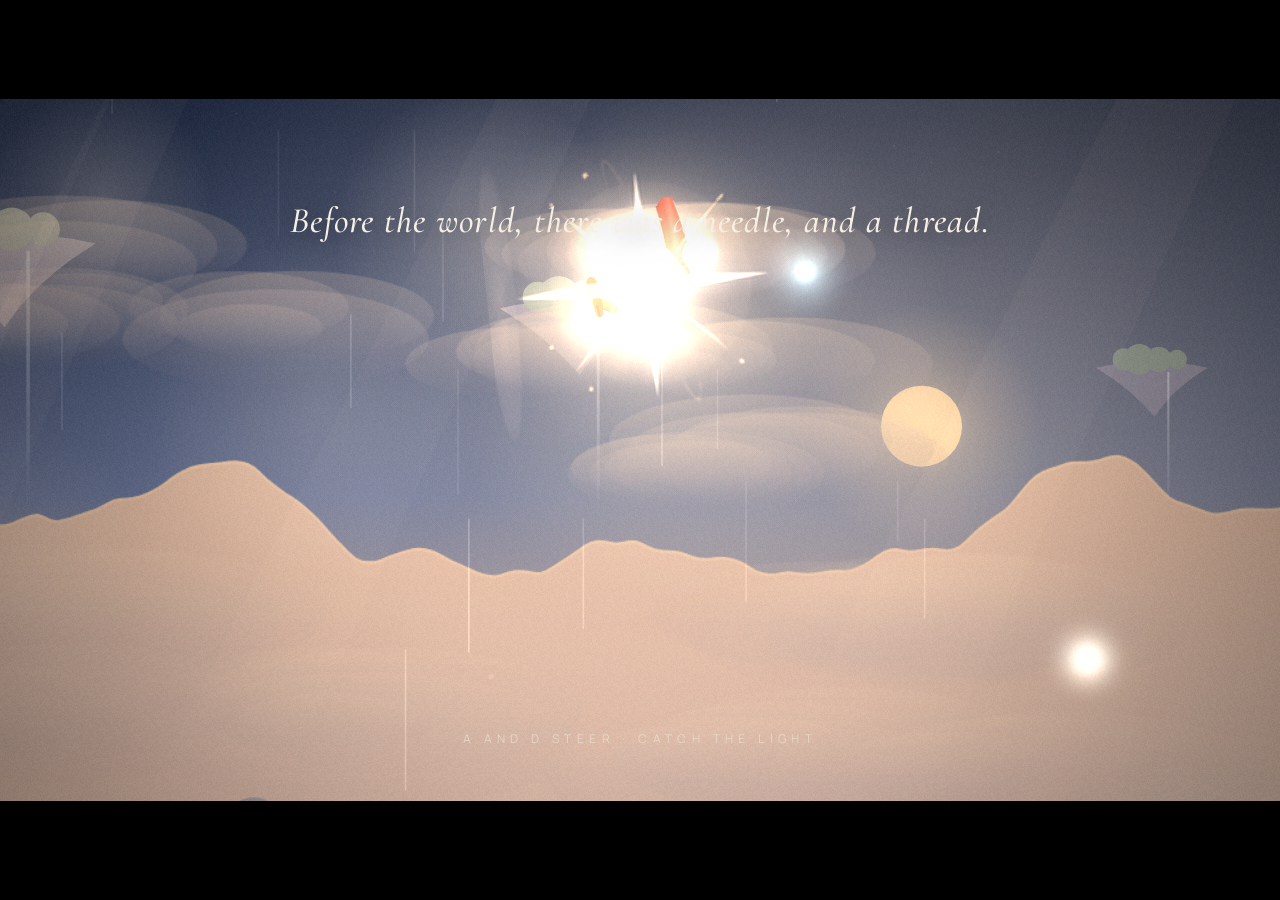
==== index.html @ 0c8d50b3 "Cinematic satchel: inventory, crafting with stations, building parts, consumables, gear - items.js: " ====
<!doctype html>
<html lang="en">
<head>
<meta charset="utf-8">
<meta name="viewport" content="width=device-width, initial-scale=1, maximum-scale=1, user-scalable=no, viewport-fit=cover">
<title>Own Two Feet</title>
<meta name="description" content="Be born. Learn to stand. Make an endless world your own.">
<link rel="stylesheet" href="css/style.css">
<script src="https://sdk.crazygames.com/crazygames-sdk-v3.js" async onerror="window.__cgFail=1"></script>
<script src="vendor/peerjs.min.js" defer></script>
</head>
<body>
<canvas id="game"></canvas>
<div id="ui">
  <div id="letterbox"><div class="bar top"></div><div class="bar bottom"></div></div>
  <div id="hud" class="hidden">
    <div id="hud-tl">
      <div id="vessels"></div>
      <div id="breath"><div id="breath-fill"></div></div>
      <div id="glimmer"><span class="gem"></span><span id="glimmer-n">0</span></div>
      <div id="objective" class="hidden"><div class="ob-title"><i></i><span class="ob-text"></span><span class="ob-dist"></span></div><div class="ob-hint"></div></div>
    </div>
    <div id="hud-tr">
      <div id="souls-online" class="pill hidden"></div>
      <button id="btn-together" class="pill btn" title="Play together">Together</button>
      <button id="btn-menu" class="pill btn icon" title="Menu (Esc)"><svg viewBox="0 0 24 24" width="18" height="18"><path d="M4 7h16M4 12h16M4 17h16" stroke="currentColor" stroke-width="2" stroke-linecap="round"/></svg></button>
    </div>
    <div id="compass"></div>
    <div id="hotbar"></div>
    <div id="prompt" class="hidden"></div>
    <div id="toasts"></div>
    <div id="pickups"></div>
  </div>
  <div id="bossbar" class="hidden"><div class="bname"></div><div class="btrack"><div class="bfill"></div><div class="bghost"></div></div></div>
  <div id="hint" class="hidden"></div>
  <div id="lore"></div>
  <div id="tut" class="hidden"></div>
  <div id="card" class="hidden"><div class="line l1"></div><div class="title"></div><div class="sub"></div><div class="line l2"></div></div>
  <div id="dialog" class="hidden"><div class="who"></div><div class="text"></div><div class="opts"></div></div>
  <div id="fade"></div>
  <div id="menu" class="hidden">
    <div class="panel">
      <div class="menu-head"><div class="logo">Own Two Feet</div><div class="tabs"></div></div>
      <div class="menu-body"></div>
    </div>
  </div>
  <div id="press" class="hidden"></div>
  <div id="touch" class="hidden">
    <div id="tzone"></div>
    <div id="stick"><div id="knob"></div></div>
    <div id="tbtns">
      <button data-a="attack" class="tb tb-xl"><svg viewBox="0 0 32 32"><path d="M6.5 25.5c4-9 10.5-15.5 19.5-19.5" fill="none" stroke="currentColor" stroke-width="1.4" stroke-linecap="round" opacity=".45"/><path d="M24.6 4.2l3.2.1-.1 3.2-12.9 12.9-3.1-3.1z" fill="currentColor"/><path d="M9.2 15.6l7.2 7.2M10.6 21.4l-4.2 4.2" stroke="currentColor" stroke-width="2.4" stroke-linecap="round"/><circle cx="5.3" cy="26.7" r="1.9" fill="currentColor"/></svg><span>Strike</span></button>
      <button data-a="jump" class="tb tb-l"><svg viewBox="0 0 24 24"><path d="M12 4l7 7M12 4l-7 7M12 4v15" fill="none" stroke="currentColor" stroke-width="2.2" stroke-linecap="round"/></svg><span>Jump</span></button>
      <button data-a="dash" class="tb tb-m"><svg viewBox="0 0 24 24"><path d="M5 6l6 6-6 6M12 6l6 6-6 6" fill="none" stroke="currentColor" stroke-width="2.2" stroke-linecap="round" stroke-linejoin="round"/></svg><span>Dash</span></button>
      <button data-a="heal" class="tb tb-s"><svg viewBox="0 0 24 24"><path d="M12 20s-7-4.4-7-10a4 4 0 0 1 7-2.6A4 4 0 0 1 19 10c0 5.6-7 10-7 10z" fill="none" stroke="currentColor" stroke-width="1.9"/></svg><span>Mend</span></button>
      <button data-a="tbag" class="tb tb-s"><svg viewBox="0 0 24 24"><path d="M6 9h12l-1.2 10.5a1.5 1.5 0 0 1-1.5 1.3H8.7a1.5 1.5 0 0 1-1.5-1.3z M9 9V7a3 3 0 0 1 6 0v2 M6 12.5h12" fill="none" stroke="currentColor" stroke-width="1.7" stroke-linejoin="round"/></svg><span>Bag</span></button>
      <button data-a="tbuild" class="tb tb-s"><svg viewBox="0 0 24 24"><path d="M12 3l8 4.5v9L12 21l-8-4.5v-9z M12 12l8-4.5 M12 12v9 M12 12L4 7.5" fill="none" stroke="currentColor" stroke-width="1.7" stroke-linejoin="round"/></svg><span>Build</span></button>
    </div>
    <button id="tact" class="hidden" data-a="interact"><span>Talk</span></button>
  </div>
</div>
<script type="module" src="js/main.js"></script>
</body>
</html>
---- css/style.css ----
@font-face { font-family: 'Cormorant'; src: url('../assets/fonts/cormorant-garamond-latin-300-normal.woff2') format('woff2'); font-weight: 300; font-display: swap; }
@font-face { font-family: 'Cormorant'; src: url('../assets/fonts/cormorant-garamond-latin-400-normal.woff2') format('woff2'); font-weight: 400; font-display: swap; }
@font-face { font-family: 'Cormorant'; src: url('../assets/fonts/cormorant-garamond-latin-600-normal.woff2') format('woff2'); font-weight: 600; font-display: swap; }
@font-face { font-family: 'Cormorant'; src: url('../assets/fonts/cormorant-garamond-latin-500-italic.woff2') format('woff2'); font-weight: 500; font-style: italic; font-display: swap; }
@font-face { font-family: 'Manrope'; src: url('../assets/fonts/manrope-latin-400-normal.woff2') format('woff2'); font-weight: 400; font-display: swap; }
@font-face { font-family: 'Manrope'; src: url('../assets/fonts/manrope-latin-600-normal.woff2') format('woff2'); font-weight: 600; font-display: swap; }
@font-face { font-family: 'Manrope'; src: url('../assets/fonts/manrope-latin-800-normal.woff2') format('woff2'); font-weight: 800; font-display: swap; }

:root {
  --ink: #0b0a10; --glass: rgba(14, 12, 20, 0.62); --glass2: rgba(24, 21, 32, 0.78); --line: rgba(255, 244, 228, 0.14);
  --text: #f3ece0; --dim: rgba(243, 236, 224, 0.58); --accent: #9ff3ff; --gold: #f2c86a; --warm: #ffd9a0; --danger: #ff7a6a;
  --ease: cubic-bezier(.2, .8, .2, 1); --serif: 'Cormorant', Georgia, serif; --sans: 'Manrope', system-ui, sans-serif;
}
* { box-sizing: border-box; }
html, body { margin: 0; height: 100%; overflow: hidden; background: #07060b; color: var(--text); font-family: var(--sans); user-select: none; -webkit-user-select: none; touch-action: none; -webkit-tap-highlight-color: transparent; }
canvas { position: fixed; inset: 0; display: block; }
#fx { pointer-events: none; }
#ui { position: fixed; inset: 0; pointer-events: none; z-index: 5; }
.hidden { display: none !important; }
button { font-family: var(--sans); color: var(--text); }

/* boot */
#boot { position: fixed; inset: 0; background: #07060b; display: flex; flex-direction: column; align-items: center; justify-content: center; gap: 22px; z-index: 50; transition: opacity 1.2s var(--ease); }
#boot.gone { opacity: 0; pointer-events: none; }
.boot-title { font-family: var(--serif); font-weight: 300; font-size: clamp(28px, 5vw, 54px); letter-spacing: .32em; text-transform: uppercase; opacity: .8; }
.boot-bar { width: 160px; height: 1px; background: rgba(255,255,255,.12); overflow: hidden; }
.boot-bar div { height: 100%; width: 40%; background: var(--warm); animation: bootbar 1.2s ease-in-out infinite; }
@keyframes bootbar { 0% { transform: translateX(-100%); } 100% { transform: translateX(260%); } }

/* letterbox + fade */
#letterbox .bar { position: absolute; left: 0; right: 0; height: 0; background: #000; transition: height 1.1s var(--ease); }
#letterbox .bar.top { top: 0; } #letterbox .bar.bottom { bottom: 0; }
#letterbox.on .bar { height: 11vh; }
#fade { position: absolute; inset: 0; background: #000; opacity: 0; transition: opacity .9s var(--ease); }

/* title cards */
#card { position: absolute; left: 50%; top: 40%; transform: translate(-50%, -50%); text-align: center; width: min(92vw, 1100px); opacity: 0; transition: opacity 1.4s var(--ease), letter-spacing 4s var(--ease); }
#card.show { opacity: 1; }
#card .title { font-family: var(--serif); font-weight: 300; font-size: clamp(38px, 7.2vw, 104px); letter-spacing: .14em; text-transform: uppercase; line-height: 1; text-shadow: 0 2px 40px rgba(0,0,0,.55); transition: letter-spacing 5s var(--ease); }
#card.show .title { letter-spacing: .2em; }
#card .sub { margin-top: 18px; font-family: var(--serif); font-style: italic; font-weight: 500; font-size: clamp(16px, 2.1vw, 26px); color: var(--dim); letter-spacing: .04em; }
#card .line { height: 1px; width: 0; margin: 0 auto; background: linear-gradient(90deg, transparent, rgba(255,240,220,.6), transparent); transition: width 2.2s var(--ease); }
#card.show .line { width: min(60vw, 520px); }
#card .l1 { margin-bottom: 22px; } #card .l2 { margin-top: 22px; }
#card.small .title { font-size: clamp(26px, 4.4vw, 58px); }
#card.boss .title { color: #fff; font-size: clamp(26px, 5vw, 74px); letter-spacing: .1em; }
#card.boss.show .title { letter-spacing: .14em; }
#card.boss .sub { font-style: normal; font-family: var(--sans); font-size: clamp(11px, 1.2vw, 14px); letter-spacing: .4em; text-transform: uppercase; color: var(--danger); }
#card.gain .sub { color: var(--accent); }

/* press any key */
#press { position: absolute; left: 50%; bottom: 17vh; transform: translateX(-50%); font-size: 12px; letter-spacing: .45em; text-transform: uppercase; color: var(--dim); animation: breathe 2.2s ease-in-out infinite; text-align: center; }
@keyframes breathe { 0%, 100% { opacity: .25; } 50% { opacity: .9; } }

/* hud */
#hud { position: absolute; inset: 0; transition: opacity .8s var(--ease); }
#hud.dim { opacity: 0; }
#hud-tl { position: absolute; left: max(22px, env(safe-area-inset-left)); top: max(18px, env(safe-area-inset-top)); display: flex; flex-direction: column; gap: 10px; }
#vessels { display: flex; gap: 7px; }
.vessel { width: 18px; height: 24px; position: relative; transition: transform .3s var(--ease); }
.vessel::before { content: ''; position: absolute; inset: 0; background: rgba(255,255,255,.1); clip-path: polygon(50% 0, 100% 38%, 82% 100%, 18% 100%, 0 38%); }
.vessel.full::before { background: linear-gradient(180deg, #ffffff, #dff2f4 55%, #9fd6de); box-shadow: 0 0 18px rgba(159,243,255,.6); }
.art .vessel { width: 26px; height: 30px; background: url(../assets/icons/vessel_empty.png) center/contain no-repeat; }
.art .vessel::before, .art .vessel::after { display: none; }
.art .vessel.full { background-image: url(../assets/icons/vessel.png); filter: drop-shadow(0 0 8px rgba(159,243,255,.55)); }
.art #glimmer .gem { width: 18px; height: 18px; transform: none; background: url(../assets/icons/glimmer.png) center/contain no-repeat; box-shadow: none; }
.slot img.ticon { filter: drop-shadow(0 2px 3px rgba(0,0,0,.5)); }
.vessel.full::after { content: ''; position: absolute; inset: -6px; background: radial-gradient(circle, rgba(159,243,255,.35), transparent 65%); }
.vessel.lost { animation: lost .5s var(--ease); }
@keyframes lost { 0% { transform: scale(1.5); } 100% { transform: scale(1); } }
#breath { width: 118px; height: 3px; background: rgba(255,255,255,.1); border-radius: 2px; overflow: hidden; }
#breath-fill { height: 100%; width: 0; background: linear-gradient(90deg, #6fd3e0, #ffffff); box-shadow: 0 0 10px #9ff3ff; transition: width .3s var(--ease); }
#glimmer { display: flex; align-items: center; gap: 8px; font-weight: 600; font-size: 14px; letter-spacing: .08em; color: var(--text); text-shadow: 0 1px 8px rgba(0,0,0,.6); }
#glimmer .gem { width: 9px; height: 9px; transform: rotate(45deg); background: linear-gradient(135deg, #fff, var(--accent)); box-shadow: 0 0 10px var(--accent); }
#glimmer.bump { animation: bump .35s var(--ease); }
@keyframes bump { 0% { transform: scale(1.25); } 100% { transform: scale(1); } }
#hud-tr { position: absolute; right: max(18px, env(safe-area-inset-right)); top: max(16px, env(safe-area-inset-top)); display: flex; gap: 8px; align-items: center; pointer-events: auto; }
.pill { background: var(--glass); border: 1px solid var(--line); border-radius: 99px; padding: 7px 14px; font-size: 11px; letter-spacing: .2em; text-transform: uppercase; backdrop-filter: blur(8px); -webkit-backdrop-filter: blur(8px); }
.pill.btn { cursor: pointer; transition: background .2s, transform .2s var(--ease); }
.pill.btn:hover { background: var(--glass2); transform: translateY(-1px); }
.pill.icon { padding: 6px 11px; font-size: 14px; letter-spacing: 0; }
#souls-online { color: var(--accent); }
#souls-online::before { content: ''; display: inline-block; width: 6px; height: 6px; border-radius: 50%; background: var(--accent); box-shadow: 0 0 8px var(--accent); margin-right: 8px; vertical-align: 1px; animation: breathe 1.8s infinite; }
#compass { position: absolute; left: 50%; top: max(22px, env(safe-area-inset-top)); transform: translateX(-50%); font-size: 11px; letter-spacing: .35em; text-transform: uppercase; color: var(--dim); text-shadow: 0 1px 8px rgba(0,0,0,.7); white-space: nowrap; }
#compass b { color: var(--text); font-weight: 600; }
#hotbar { position: absolute; left: 50%; bottom: max(18px, env(safe-area-inset-bottom)); transform: translateX(-50%); display: flex; gap: 6px; pointer-events: auto; }
.slot { width: 46px; height: 46px; border-radius: 10px; background: var(--glass); border: 1px solid var(--line); position: relative; display: flex; align-items: center; justify-content: center; backdrop-filter: blur(6px); -webkit-backdrop-filter: blur(6px); cursor: pointer; transition: transform .2s var(--ease), border-color .2s; }
.slot canvas { position: static; width: 28px; height: 28px; }
canvas.ticon { position: static; inset: auto; display: block; }
canvas.ticon.flyer { position: fixed; }
.pk canvas.ticon { display: inline-block; vertical-align: middle; margin-right: 6px; }
.slot .n { position: absolute; right: 5px; bottom: 3px; font-size: 10px; font-weight: 800; color: var(--text); text-shadow: 0 1px 3px #000; }
.slot .k { position: absolute; left: 6px; top: 3px; font-size: 9px; color: var(--dim); }
.slot.sel { border-color: rgba(255,240,220,.7); transform: translateY(-4px); box-shadow: 0 6px 22px rgba(0,0,0,.4), 0 0 0 1px rgba(255,240,220,.25) inset; }
#prompt { position: absolute; left: 50%; bottom: 96px; transform: translateX(-50%); font-size: 12px; letter-spacing: .25em; text-transform: uppercase; text-shadow: 0 1px 8px #000; display: flex; gap: 10px; align-items: center; white-space: nowrap; }
kbd { display: inline-block; min-width: 22px; padding: 3px 6px; border-radius: 6px; border: 1px solid rgba(255,255,255,.3); background: rgba(0,0,0,.35); font-family: var(--sans); font-size: 11px; font-weight: 800; letter-spacing: 0; text-align: center; color: #fff; }
#toasts { position: absolute; left: 50%; top: 92px; transform: translateX(-50%); display: flex; flex-direction: column; align-items: center; gap: 6px; }
.toast { background: var(--glass); border: 1px solid var(--line); padding: 8px 16px; border-radius: 99px; font-size: 12px; letter-spacing: .08em; backdrop-filter: blur(8px); animation: toastIn .45s var(--ease); white-space: nowrap; }
.toast.out { opacity: 0; transform: translateY(-6px); transition: all .5s var(--ease); }
@keyframes toastIn { from { opacity: 0; transform: translateY(8px); } }
#pickups { position: absolute; right: max(22px, env(safe-area-inset-right)); bottom: 90px; display: flex; flex-direction: column; align-items: flex-end; gap: 4px; }
.pk { font-size: 12px; font-weight: 600; letter-spacing: .06em; text-shadow: 0 1px 6px #000; animation: toastIn .3s var(--ease); display: flex; gap: 8px; align-items: center; }
.pk i { width: 10px; height: 10px; border-radius: 3px; display: inline-block; }

/* boss bar */
#bossbar { position: absolute; left: 50%; bottom: calc(11vh + 26px); transform: translateX(-50%); width: min(70vw, 720px); text-align: center; transition: opacity .8s; }
#bossbar .bname { font-family: var(--serif); font-size: clamp(18px, 2.4vw, 28px); letter-spacing: .25em; text-transform: uppercase; margin-bottom: 8px; text-shadow: 0 2px 20px #000; }
#bossbar .btrack { position: relative; height: 4px; background: rgba(255,255,255,.12); }
#bossbar .bfill, #bossbar .bghost { position: absolute; left: 0; top: 0; bottom: 0; width: 100%; }
#bossbar .bghost { background: rgba(255,210,180,.5); transition: width 1.2s ease .3s; }
#bossbar .bfill { background: linear-gradient(90deg, #ff7a6a, #ffd9a0); box-shadow: 0 0 14px rgba(255,122,106,.6); z-index: 1; transition: width .12s; }

/* tutorial hints */
#hint { position: absolute; left: 50%; top: 64%; transform: translateX(-50%); font-size: 13px; letter-spacing: .2em; text-transform: uppercase; text-shadow: 0 1px 10px #000; display: flex; gap: 10px; align-items: center; opacity: 0; transition: opacity .6s var(--ease); white-space: nowrap; }
#hint.show { opacity: 1; }

/* dialog (subtitles) */
#dialog { position: absolute; left: 50%; bottom: calc(11vh + 18px); transform: translateX(-50%); width: min(86vw, 760px); text-align: center; pointer-events: auto; }
#dialog .who { font-size: 11px; letter-spacing: .4em; text-transform: uppercase; color: var(--warm); margin-bottom: 10px; }
#dialog .text { font-family: var(--serif); font-size: clamp(20px, 2.5vw, 30px); line-height: 1.35; text-shadow: 0 2px 16px #000; min-height: 1.4em; }
#dialog .opts { margin-top: 18px; display: flex; flex-wrap: wrap; gap: 10px; justify-content: center; }
.opt { background: var(--glass); border: 1px solid var(--line); padding: 10px 18px; border-radius: 99px; font-size: 12px; letter-spacing: .14em; text-transform: uppercase; cursor: pointer; transition: all .2s var(--ease); }
.opt:hover, .opt.focus { background: rgba(255,240,220,.14); border-color: rgba(255,240,220,.5); transform: translateY(-1px); }
.opt.off { opacity: .4; }
.opt small { opacity: .6; margin-left: 6px; letter-spacing: .05em; }

/* menu */
#menu { position: absolute; inset: 0; background: radial-gradient(ellipse at center, rgba(8,7,12,.45), rgba(4,3,7,.86)); display: flex; align-items: center; justify-content: center; pointer-events: auto; animation: fadeIn .4s var(--ease); backdrop-filter: blur(3px); }
@keyframes fadeIn { from { opacity: 0; } }
#menu .panel { width: min(94vw, 980px); height: min(88vh, 640px); display: flex; flex-direction: column; }
.menu-head { display: flex; align-items: flex-end; justify-content: space-between; gap: 20px; padding-bottom: 16px; border-bottom: 1px solid var(--line); flex-wrap: wrap; }
.logo { font-family: var(--serif); font-weight: 300; font-size: clamp(24px, 3.4vw, 40px); letter-spacing: .22em; text-transform: uppercase; }
.tabs { display: flex; gap: 4px; flex-wrap: wrap; }
.tab { background: none; border: none; padding: 8px 12px; font-size: 11px; letter-spacing: .25em; text-transform: uppercase; color: var(--dim); cursor: pointer; border-bottom: 1px solid transparent; transition: all .2s; }
.tab:hover { color: var(--text); }
.tab.on { color: var(--text); border-bottom-color: var(--warm); }
.menu-body { flex: 1; overflow: auto; padding-top: 22px; }
.menu-body::-webkit-scrollbar { width: 6px; } .menu-body::-webkit-scrollbar-thumb { background: rgba(255,255,255,.15); border-radius: 3px; }
.row { display: flex; gap: 22px; flex-wrap: wrap; }
.col { flex: 1; min-width: 260px; }
.h { font-size: 11px; letter-spacing: .35em; text-transform: uppercase; color: var(--dim); margin: 0 0 12px; }
.big-btn { display: block; width: 100%; text-align: left; background: var(--glass); border: 1px solid var(--line); padding: 16px 18px; border-radius: 14px; margin-bottom: 10px; cursor: pointer; transition: all .2s var(--ease); }
.big-btn:hover { background: rgba(255,240,220,.1); transform: translateX(3px); }
.big-btn b { display: block; font-family: var(--serif); font-size: 22px; font-weight: 400; letter-spacing: .06em; }
.big-btn span { font-size: 12px; color: var(--dim); }
.big-btn.primary { border-color: rgba(159,243,255,.45); }
.stat { display: flex; justify-content: space-between; font-size: 13px; padding: 7px 0; border-bottom: 1px solid rgba(255,255,255,.05); color: var(--dim); }
.stat b { color: var(--text); font-weight: 600; }
.grid { display: grid; grid-template-columns: repeat(auto-fill, minmax(112px, 1fr)); gap: 8px; }
.item { background: var(--glass); border: 1px solid var(--line); border-radius: 12px; padding: 10px; cursor: pointer; text-align: center; font-size: 11px; letter-spacing: .06em; transition: all .2s var(--ease); position: relative; }
.item:hover { transform: translateY(-2px); background: rgba(255,240,220,.08); }
.item.on { border-color: var(--warm); box-shadow: 0 0 0 1px rgba(255,217,160,.3) inset; }
.item.locked { opacity: .45; }
.item .sw { width: 34px; height: 34px; border-radius: 50%; margin: 2px auto 8px; }
.item .how { display: block; font-size: 9.5px; color: var(--dim); margin-top: 4px; letter-spacing: .02em; }
.item .cost { position: absolute; top: 6px; right: 8px; font-size: 10px; color: var(--accent); }
.editor { display: flex; gap: 24px; flex-wrap: wrap; }
.preview { width: 260px; flex: none; display: flex; flex-direction: column; align-items: center; gap: 10px; }
.preview canvas { position: static; width: 240px; height: 280px; border-radius: 18px; background: radial-gradient(ellipse at 50% 70%, rgba(255,230,200,.12), transparent 70%); }
.name { font-family: var(--serif); font-size: 24px; letter-spacing: .06em; text-align: center; }
.sigil { position: static !important; width: 54px !important; height: 54px !important; background: none !important; }
.slots { display: flex; gap: 4px; flex-wrap: wrap; margin-bottom: 14px; }
.ctrl-list { display: grid; grid-template-columns: auto 1fr; gap: 8px 16px; font-size: 13px; align-items: center; }
.slider { display: flex; align-items: center; gap: 12px; font-size: 13px; margin: 10px 0; }
.slider input { flex: 1; accent-color: #ffd9a0; }
.toggle { display: flex; justify-content: space-between; align-items: center; font-size: 13px; padding: 10px 0; border-bottom: 1px solid rgba(255,255,255,.05); cursor: pointer; }
.toggle i { width: 34px; height: 18px; border-radius: 9px; background: rgba(255,255,255,.15); position: relative; transition: background .2s; }
.toggle i::after { content: ''; position: absolute; top: 2px; left: 2px; width: 14px; height: 14px; border-radius: 50%; background: #fff; transition: transform .2s var(--ease); }
.toggle.on i { background: #6fd3e0; } .toggle.on i::after { transform: translateX(16px); }
.code { font-family: ui-monospace, monospace; background: rgba(0,0,0,.35); border: 1px solid var(--line); border-radius: 8px; padding: 10px 12px; font-size: 12px; word-break: break-all; user-select: text; -webkit-user-select: text; }
.note { font-size: 12px; color: var(--dim); line-height: 1.6; }
.recipe { display: flex; align-items: center; justify-content: space-between; gap: 10px; background: var(--glass); border: 1px solid var(--line); border-radius: 12px; padding: 10px 14px; margin-bottom: 8px; font-size: 13px; }
.recipe .need { color: var(--dim); font-size: 12px; }
.recipe button, .mini-btn { background: rgba(255,240,220,.1); border: 1px solid var(--line); border-radius: 99px; padding: 6px 14px; font-size: 11px; letter-spacing: .14em; text-transform: uppercase; cursor: pointer; }
.recipe button:disabled { opacity: .35; cursor: default; }

/* touch: sized to the screen, glass buttons, a floating stick anywhere on the left */
#touch { position: absolute; inset: 0; pointer-events: none; --u: clamp(54px, 11.5vmin, 86px); }
#tzone { position: absolute; left: 0; bottom: 0; width: 46%; height: 78%; pointer-events: auto; touch-action: none; }
#stick { position: absolute; left: calc(max(26px, env(safe-area-inset-left)) + var(--u) * .2); bottom: calc(max(26px, env(safe-area-inset-bottom)) + var(--u) * .2); width: calc(var(--u) * 1.9); height: calc(var(--u) * 1.9); margin: 0; border-radius: 50%; pointer-events: none; opacity: .38; transition: opacity .25s;
  background: radial-gradient(circle at 50% 50%, rgba(255,255,255,.04) 0 55%, rgba(255,255,255,.1) 56% 58%, rgba(255,255,255,.03) 59%); border: 1.5px solid rgba(255,255,255,.16); }
#stick.live { opacity: 1; transition: none; }
#knob { position: absolute; left: 50%; top: 50%; width: calc(var(--u) * .82); height: calc(var(--u) * .82); margin: calc(var(--u) * -.41); border-radius: 50%;
  background: radial-gradient(circle at 35% 30%, rgba(255,255,255,.55), rgba(255,255,255,.16) 55%, rgba(255,255,255,.08)); border: 1.5px solid rgba(255,255,255,.4); box-shadow: 0 6px 18px rgba(0,0,0,.35); }
#tbtns { position: absolute; right: max(16px, env(safe-area-inset-right)); bottom: max(16px, env(safe-area-inset-bottom)); width: calc(var(--u) * 3.9); height: calc(var(--u) * 3.3); pointer-events: none; }
.tb { position: absolute; border-radius: 50%; pointer-events: auto; touch-action: none; display: flex; flex-direction: column; align-items: center; justify-content: center; gap: 2px; color: #f6efe4; padding: 0;
  background: radial-gradient(circle at 35% 28%, rgba(255,255,255,.22), rgba(255,255,255,.06) 48%, rgba(10,9,14,.45) 100%); border: 1.5px solid rgba(255,240,220,.3);
  box-shadow: 0 8px 22px rgba(0,0,0,.35), inset 0 1px 0 rgba(255,255,255,.25); backdrop-filter: blur(6px); -webkit-backdrop-filter: blur(6px); transition: transform .08s, box-shadow .12s, border-color .12s; }
.tb svg { width: 44%; height: 44%; filter: drop-shadow(0 1px 2px rgba(0,0,0,.5)); }
.tb span { font-size: calc(var(--u) * .12); letter-spacing: .14em; text-transform: uppercase; font-weight: 800; opacity: .8; }
.tb.down { transform: scale(.92); border-color: rgba(159,243,255,.9); box-shadow: 0 0 0 4px rgba(159,243,255,.18), 0 6px 16px rgba(0,0,0,.35); }
.tb-xl { width: calc(var(--u) * 1.5); height: calc(var(--u) * 1.5); right: calc(var(--u) * 1.15); bottom: 0; border-color: rgba(255,217,160,.55); }
.tb-l { width: calc(var(--u) * 1.18); height: calc(var(--u) * 1.18); right: 0; bottom: calc(var(--u) * .95); }
.tb-m { width: calc(var(--u) * .98); height: calc(var(--u) * .98); right: calc(var(--u) * 1.45); bottom: calc(var(--u) * 1.65); }
.tb-s { width: calc(var(--u) * .78); height: calc(var(--u) * .78); }
.tb[data-a="heal"] { right: calc(var(--u) * 2.85); bottom: calc(var(--u) * .2); }
.tb[data-a="tbuild"] { right: calc(var(--u) * .25); bottom: calc(var(--u) * 2.35); }
.tb[data-a="tbag"] { right: calc(var(--u) * 2.65); bottom: calc(var(--u) * 1.3); }
body.modal #tzone, body.modal #tbtns, body.modal #tact, body.modal #stick { opacity: 0; pointer-events: none !important; }
body.modal #tbtns .tb { pointer-events: none; }
.tb.active { border-color: var(--accent); color: var(--accent); box-shadow: 0 0 0 4px rgba(159,243,255,.15), 0 8px 22px rgba(0,0,0,.35); }
#tact { position: absolute; right: calc(max(16px, env(safe-area-inset-right)) + var(--u) * 4.15); bottom: calc(max(16px, env(safe-area-inset-bottom)) + var(--u) * .35); pointer-events: auto; touch-action: none; min-width: calc(var(--u) * 1.6); height: calc(var(--u) * .78); padding: 0 calc(var(--u) * .3); border-radius: 99px;
  background: linear-gradient(180deg, rgba(255,217,160,.95), rgba(214,160,90,.95)); color: #241a12; border: none; font-weight: 800; font-size: calc(var(--u) * .2); letter-spacing: .12em; text-transform: uppercase; box-shadow: 0 8px 24px rgba(0,0,0,.4), 0 0 0 4px rgba(255,217,160,.18); animation: toastIn .3s var(--ease); }
#tact.down { transform: scale(.94); }
body.touch #hotbar { bottom: auto; top: calc(max(14px, env(safe-area-inset-top)) + 46px); transform: translateX(-50%); }
body.touch .slot { width: 40px; height: 40px; }
body.touch #hud-tr .pill { padding: 9px 14px; }
body.touch #btn-menu { font-size: 17px; padding: 8px 14px; }
body.touch #prompt { display: none !important; }
body.touch #tut { top: calc(max(10px, env(safe-area-inset-top)) + 92px); }
@media (max-width: 640px) {
  .slot { width: 40px; height: 40px; }
  #compass { display: none; }
  .preview { width: 100%; }
}

/* lore lines during the cold open */
#lore { position: absolute; left: 50%; top: 22%; transform: translateX(-50%); width: min(90vw, 980px); text-align: center; font-family: var(--serif); font-style: italic; font-weight: 500; font-size: clamp(20px, 2.8vw, 36px); line-height: 1.3; color: #f6efe4; text-shadow: 0 2px 30px rgba(0,0,0,.65); opacity: 0; transition: opacity 1.1s var(--ease), letter-spacing 3.5s var(--ease); letter-spacing: .01em; }
#lore.show { opacity: 1; letter-spacing: .035em; }
/* objective tracker */
#objective { margin-top: 6px; max-width: min(420px, 60vw); animation: toastIn .6s var(--ease); }
.ob-title { display: flex; align-items: center; gap: 10px; font-family: var(--serif); font-size: 19px; font-weight: 500; letter-spacing: .03em; color: #f6efe4; text-shadow: 0 1px 12px rgba(0,0,0,.8); }
.ob-title i { width: 8px; height: 8px; transform: rotate(45deg); border: 1.5px solid var(--warm); flex: none; box-shadow: 0 0 10px rgba(255,217,160,.6); }
.ob-dist { font-family: var(--sans); font-size: 10px; letter-spacing: .2em; color: var(--dim); margin-left: 4px; white-space: nowrap; }
.ob-hint { margin: 5px 0 0 18px; font-size: 11px; letter-spacing: .12em; text-transform: uppercase; color: var(--dim); text-shadow: 0 1px 8px #000; display: flex; gap: 6px; align-items: center; flex-wrap: wrap; }
.ob-hint kbd { font-size: 10px; padding: 2px 5px; }
#objective.pulse .ob-title i { animation: obp 1.2s var(--ease) 2; }
@keyframes obp { 50% { transform: rotate(45deg) scale(1.8); background: var(--warm); } }

/* tutorial panel */
#tut { position: absolute; left: 50%; top: calc(max(14px, env(safe-area-inset-top)) + 84px); transform: translateX(-50%); min-width: min(380px, 90vw); max-width: 90vw; padding: 10px 18px 10px; border-radius: 18px; background: linear-gradient(180deg, rgba(20,18,28,.82), rgba(12,11,18,.88)); border: 1px solid rgba(255,240,220,.18); box-shadow: 0 18px 50px rgba(0,0,0,.45); text-align: center; pointer-events: auto; animation: toastIn .5s var(--ease); backdrop-filter: blur(8px); }
#tut.done { border-color: rgba(159,243,255,.55); }
.tt-step { font-size: 10px; letter-spacing: .35em; text-transform: uppercase; color: var(--warm); }
.tt-title { font-family: var(--serif); font-size: clamp(19px, 2.4vw, 25px); margin: 2px 0 5px; }
.tt-keys { display: flex; gap: 8px; justify-content: center; align-items: center; margin-bottom: 8px; flex-wrap: wrap; }
.tt-keys kbd { font-size: 12px; padding: 4px 10px; border-radius: 9px; min-width: 38px; border-color: rgba(255,240,220,.45); box-shadow: 0 3px 0 rgba(0,0,0,.45); }
.tt-or { font-size: 11px; color: var(--dim); letter-spacing: .1em; }
.tt-touch { font-size: 13px; color: var(--accent); letter-spacing: .06em; }
.tt-text { font-size: 13px; color: var(--dim); }
.tt-dots { display: flex; gap: 6px; justify-content: center; margin-top: 7px; }
.tt-dots i { width: 7px; height: 7px; border-radius: 50%; background: rgba(255,255,255,.16); }
.tt-dots i.on { background: var(--accent); box-shadow: 0 0 8px var(--accent); }
.tt-dots i.cur { background: var(--warm); }
.tt-skip { position: absolute; top: 10px; right: 12px; background: none; border: none; font-size: 10px; letter-spacing: .16em; text-transform: uppercase; color: var(--dim); cursor: pointer; padding: 4px; }
.tt-skip:hover { color: var(--text); }

/* direction chevrons drawn with borders (no glyphs) */
.chev, .chev-after::after { display: inline-block; width: .42em; height: .42em; border: solid currentColor; border-width: 0 2px 2px 0; vertical-align: .08em; margin: 0 .35em; }
.chev.r, .chev-after.r::after { transform: rotate(-45deg); }
.chev.l, .chev-after.l::after { transform: rotate(135deg); }
.chev-after::after { content: ''; }
.toast.done::before { content: ''; display: inline-block; width: .35em; height: .7em; border: solid #b8f0c8; border-width: 0 2px 2px 0; transform: rotate(45deg); margin: 0 .7em .1em 0; }

/* ------------------------------------------------------------ satchel: cinematic inventory + crafting */
#bag { position: absolute; inset: 0; z-index: 40; pointer-events: none; display: grid; grid-template-columns: minmax(280px, 34%) 1fr minmax(300px, 36%); grid-template-rows: 1fr auto; gap: 14px; padding: max(54px, 8vh) max(18px, 2.5vw) max(18px, 3vh); font-family: Manrope, sans-serif; color: var(--text); }
#bag.hidden { display: none; }
#bag > * { pointer-events: auto; }
.bag-panel { background: linear-gradient(180deg, rgba(20,17,26,.86), rgba(12,10,16,.9)); border: 1px solid var(--line); border-radius: 18px; padding: 16px; display: flex; flex-direction: column; gap: 10px; min-height: 0; overflow: hidden;
  backdrop-filter: blur(8px); -webkit-backdrop-filter: blur(8px); box-shadow: 0 30px 60px rgba(0,0,0,.45); animation: bagIn .42s var(--ease) both; }
.bag-l { grid-column: 1; grid-row: 1; transform-origin: left center; }
.bag-r { grid-column: 3; grid-row: 1; transform-origin: right center; animation-delay: .06s; }
#bag.out .bag-panel, #bag.out .bag-hot { animation: bagOut .25s ease-in both; }
@keyframes bagIn { from { opacity: 0; transform: translateY(18px) scale(.97); filter: blur(4px); } to { opacity: 1; transform: none; filter: none; } }
@keyframes bagOut { to { opacity: 0; transform: translateY(12px) scale(.98); } }
.bag-h { display: flex; align-items: baseline; justify-content: space-between; gap: 10px; flex-wrap: wrap; }
.bag-h b { font-family: 'Cormorant Garamond', serif; font-weight: 500; font-size: 26px; letter-spacing: .02em; }
.bag-h .sub { font-size: 11px; letter-spacing: .14em; text-transform: uppercase; color: var(--dim); }
.bag-chips { display: flex; gap: 6px; flex-wrap: wrap; }
.chip { background: rgba(255,255,255,.05); border: 1px solid var(--line); color: var(--dim); border-radius: 99px; padding: 7px 13px; font: 700 11px Manrope; letter-spacing: .12em; text-transform: uppercase; cursor: pointer; min-height: 32px; }
.chip.on { color: var(--ink); background: var(--warm); border-color: transparent; }
.bag-grid { display: grid; grid-template-columns: repeat(auto-fill, minmax(56px, 1fr)); grid-auto-rows: 56px; gap: 8px; overflow-y: auto; min-height: 60px; flex: 1; align-content: start; padding: 2px; }
.bslot { position: relative; min-height: 44px; border-radius: 12px; background: radial-gradient(circle at 50% 40%, rgba(255,255,255,.08), rgba(255,255,255,.02)); border: 1px solid var(--line); display: grid; place-items: center; cursor: pointer; transition: transform .12s, border-color .12s, background .12s; }
.bslot:hover { transform: translateY(-2px); border-color: rgba(255,217,160,.45); }
.bslot.on { border-color: var(--warm); background: radial-gradient(circle at 50% 40%, rgba(255,217,160,.2), rgba(255,255,255,.03)); box-shadow: 0 0 0 3px rgba(255,217,160,.12); }
.bslot.worn::after { content: ''; position: absolute; top: 5px; left: 5px; width: 7px; height: 7px; border-radius: 50%; background: var(--accent); box-shadow: 0 0 8px var(--accent); }
.bslot .n { position: absolute; right: 5px; bottom: 3px; font: 800 11px Manrope; text-shadow: 0 1px 2px #000; }
.bslot .k { position: absolute; left: 5px; top: 2px; font: 700 9px Manrope; color: var(--dim); }
.bslot.empty { cursor: default; background: rgba(255,255,255,.02); border-style: dashed; }
.bslot.sel { border-color: var(--accent); }
.bag-grid .empty, .bag-detail .hint { color: var(--dim); font-size: 13px; line-height: 1.5; grid-column: 1 / -1; padding: 8px 2px; }
.bag-detail { border-top: 1px solid var(--line); padding-top: 10px; min-height: 64px; }
.dtop { display: flex; gap: 12px; align-items: center; }
.dtx { display: flex; flex-direction: column; gap: 3px; font-size: 12.5px; color: var(--dim); line-height: 1.4; }
.dtx b { color: var(--text); font-size: 15px; }
.dacts { display: flex; gap: 8px; margin-top: 10px; flex-wrap: wrap; }
#bag .btn { background: rgba(255,255,255,.07); border: 1px solid var(--line); color: var(--text); border-radius: 10px; padding: 10px 16px; font: 700 12px Manrope; letter-spacing: .1em; text-transform: uppercase; cursor: pointer; min-height: 40px; }
#bag .btn.primary { background: linear-gradient(180deg, #ffe2b0, #e0a868); color: #241a12; border: none; }
#bag .btn:disabled { opacity: .4; cursor: default; }
.bag-equip { display: flex; gap: 8px; align-items: center; }
.bag-equip .lbl, .bag-hot .lbl { font: 700 10px Manrope; letter-spacing: .16em; text-transform: uppercase; color: var(--dim); margin-right: 4px; }
.eslot { width: 50px; height: 50px; border-radius: 50%; border: 1px dashed var(--line); display: grid; place-items: center; cursor: pointer; }
.eslot.full { border: 1px solid rgba(159,243,255,.5); box-shadow: 0 0 14px rgba(159,243,255,.15) inset; }
.eslot .ph { font: 700 9px Manrope; letter-spacing: .12em; text-transform: uppercase; color: var(--dim); }
.bag-stations { display: flex; gap: 6px; flex-wrap: wrap; }
.bag-stations .st { font: 700 10px Manrope; letter-spacing: .12em; text-transform: uppercase; padding: 5px 9px; border-radius: 99px; border: 1px solid var(--line); color: rgba(243,236,224,.35); }
.bag-stations .st.on { color: var(--warm); border-color: rgba(255,217,160,.45); box-shadow: 0 0 12px rgba(255,217,160,.15); }
.bag-recipes { overflow-y: auto; flex: 1; display: flex; flex-direction: column; gap: 6px; min-height: 80px; padding-right: 4px; }
.rec { display: flex; align-items: center; gap: 10px; padding: 8px 10px; border-radius: 12px; border: 1px solid transparent; cursor: pointer; opacity: .62; min-height: 46px; }
.rec.ok { opacity: 1; }
.rec.locked { opacity: .35; }
.rec.on { border-color: rgba(255,217,160,.5); background: rgba(255,217,160,.07); opacity: 1; }
.rtx { display: flex; flex-direction: column; font-size: 11.5px; color: var(--dim); gap: 2px; }
.rtx b { color: var(--text); font-size: 14px; font-weight: 700; }
.bag-forge { display: flex; gap: 16px; align-items: center; border-top: 1px solid var(--line); padding-top: 12px; }
.ring { position: relative; flex: 0 0 auto; width: 92px; height: 92px; border-radius: 50%; display: grid; place-items: center;
  background: radial-gradient(circle, rgba(255,217,160,.18), rgba(255,217,160,0) 70%); border: 1.5px solid rgba(255,217,160,.4); box-shadow: 0 0 0 6px rgba(255,217,160,.05), inset 0 0 22px rgba(255,217,160,.12); }
.ring::before { content: ''; position: absolute; inset: -7px; border-radius: 50%; border: 1px dashed rgba(255,217,160,.35); }
.ring .n { position: absolute; right: 8px; bottom: 6px; font: 800 12px Manrope; }
.ring.spin::before { animation: ringSpin .56s cubic-bezier(.5,0,.3,1); }
.ring.spin canvas { animation: ringPulse .56s ease-in-out; }
.ring.flash { animation: ringFlash .5s ease-out; }
@keyframes ringSpin { to { transform: rotate(360deg) scale(1.08); } }
@keyframes ringPulse { 50% { transform: scale(.7) rotate(-12deg); opacity: .4; } }
@keyframes ringFlash { 0% { box-shadow: 0 0 0 0 rgba(255,240,210,.9), 0 0 60px rgba(255,217,160,.9); background: radial-gradient(circle, rgba(255,250,235,.9), rgba(255,217,160,0) 70%); } 100% { box-shadow: 0 0 0 22px rgba(255,217,160,0); } }
.finfo { display: flex; flex-direction: column; gap: 8px; min-width: 0; flex: 1; }
.fname { display: flex; flex-direction: column; gap: 2px; font-size: 12px; color: var(--dim); line-height: 1.35; }
.fname b { color: var(--text); font-size: 16px; }
.fneed { display: flex; gap: 8px; flex-wrap: wrap; }
.ing { display: flex; align-items: center; gap: 4px; font: 700 12px Manrope; color: var(--danger); padding: 3px 8px 3px 4px; border-radius: 99px; background: rgba(255,255,255,.04); }
.ing.ok { color: #b8f0c8; }
.finfo .hold { font-size: 10px; letter-spacing: .14em; text-transform: uppercase; color: var(--dim); }
.bag-hot { grid-column: 1 / -1; grid-row: 2; justify-self: center; display: flex; align-items: center; gap: 8px; background: rgba(12,10,16,.82); border: 1px solid var(--line); border-radius: 16px; padding: 8px 12px; animation: bagIn .42s .1s var(--ease) both; }
.bag-hot .slots { display: flex; gap: 6px; }
.bag-hot .bslot { width: 46px; min-height: 46px; }
.bag-x { position: absolute; top: max(14px, 2.5vh); right: max(18px, 2.5vw); background: rgba(12,10,16,.7); border: 1px solid var(--line); color: var(--text); border-radius: 99px; padding: 10px 18px; font: 700 11px Manrope; letter-spacing: .16em; text-transform: uppercase; cursor: pointer; min-height: 40px; }
.flyer { position: fixed; z-index: 60; pointer-events: none; filter: drop-shadow(0 0 8px rgba(255,217,160,.8)); }
body.bag-open #hotbar, body.bag-open #objective, body.bag-open #tut, body.bag-open #compass, body.bag-open #prompt { opacity: 0; pointer-events: none; transition: opacity .3s; }
@media (max-width: 900px), (max-height: 500px) {
  #bag { grid-template-columns: 1fr 1fr; grid-template-rows: 1fr auto; padding: 50px 10px 8px; gap: 8px; }
  .bag-r { grid-column: 2; }
  .bag-panel { padding: 10px; gap: 6px; border-radius: 14px; }
  .bag-h b { font-size: 19px; }
  .bag-grid { grid-template-columns: repeat(auto-fill, minmax(46px, 1fr)); grid-auto-rows: 46px; gap: 5px; }
  .ring { width: 64px; height: 64px; }
  .bag-forge { gap: 10px; padding-top: 6px; }
  .fname span, .finfo .hold, .dtx span { display: none; }
  .bag-hot .bslot { width: 38px; min-height: 38px; }
  .bag-detail { min-height: 0; }
  .rec { padding: 5px 7px; min-height: 40px; }
}
@media (max-height: 680px) {
  #bag { padding-top: 46px; padding-bottom: 10px; gap: 10px; }
  .bag-panel { padding: 12px; gap: 7px; }
  .bag-h b { font-size: 21px; }
  .chip { padding: 5px 10px; min-height: 28px; font-size: 10px; }
  .bag-detail { min-height: 0; padding-top: 6px; }
  .bag-detail .hint { display: none; }
  .ring { width: 70px; height: 70px; }
  .fname span, .finfo .hold { display: none; }
  .eslot { width: 40px; height: 40px; }
  #bag .btn { padding: 8px 12px; min-height: 36px; }
  .bag-hot { padding: 6px 10px; }
  .bag-hot .bslot { width: 40px; min-height: 40px; }
  .bag-x { top: 8px; padding: 8px 14px; }
}
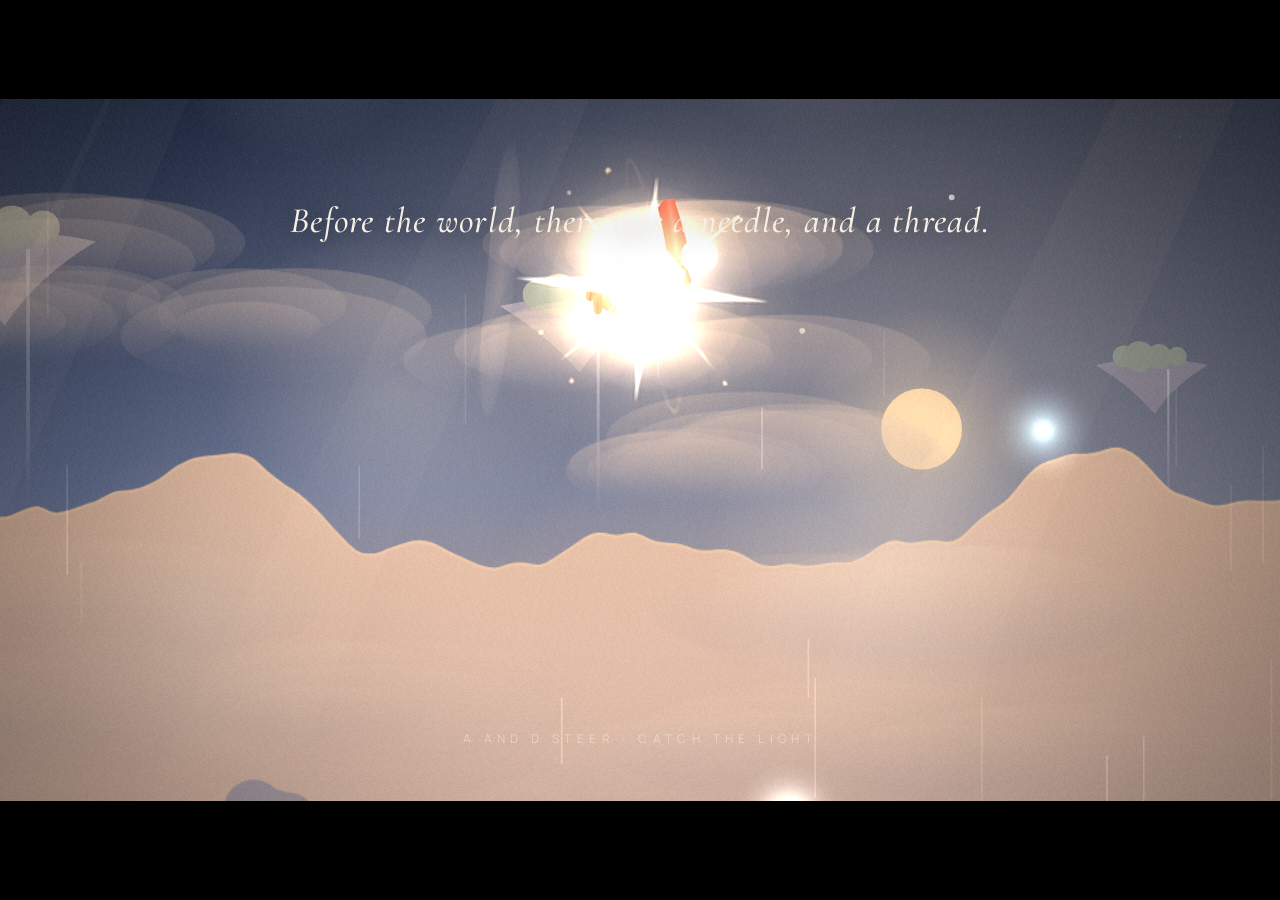
==== commit 1485dd2c: "On Two Feet: rename, in-game Terms & Privacy, art request sheet, walkable cave mouths, test updates " ====
--- a/index.html
+++ b/index.html
@@ -3,7 +3,7 @@
 <head>
 <meta charset="utf-8">
 <meta name="viewport" content="width=device-width, initial-scale=1, maximum-scale=1, user-scalable=no, viewport-fit=cover">
-<title>Own Two Feet</title>
+<title>On Two Feet</title>
 <meta name="description" content="Be born. Learn to stand. Make an endless world your own.">
 <link rel="stylesheet" href="css/style.css">
 <script src="https://sdk.crazygames.com/crazygames-sdk-v3.js" async onerror="window.__cgFail=1"></script>
@@ -40,7 +40,7 @@
   <div id="fade"></div>
   <div id="menu" class="hidden">
     <div class="panel">
-      <div class="menu-head"><div class="logo">Own Two Feet</div><div class="tabs"></div></div>
+      <div class="menu-head"><div class="logo">On Two Feet</div><div class="tabs"></div></div>
       <div class="menu-body"></div>
     </div>
   </div>
--- a/css/style.css
+++ b/css/style.css
@@ -353,3 +353,10 @@
   .bag-hot .bslot { width: 40px; min-height: 40px; }
   .bag-x { top: 8px; padding: 8px 14px; }
 }
+
+body.carding #tut { opacity: 0; transition: opacity .3s; }
+
+.terms { max-width: 720px; margin-top: 14px; font-size: 13px; line-height: 1.6; color: var(--dim); overflow-y: auto; }
+.terms h3 { font-family: 'Cormorant Garamond', serif; font-weight: 500; font-size: 22px; color: var(--text); margin: 18px 0 6px; }
+.terms b { color: var(--text); }
+.terms p { margin: 0 0 10px; }
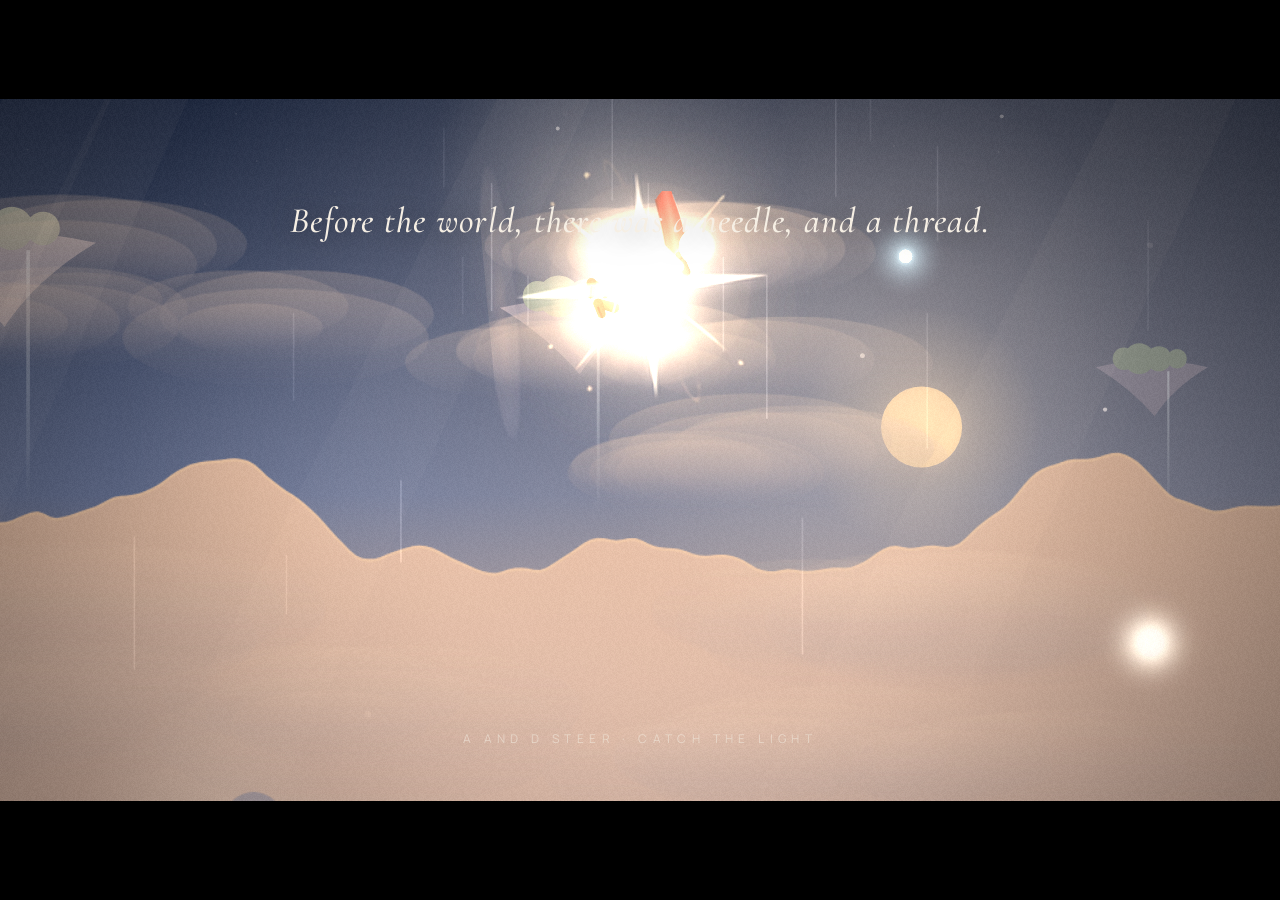
==== commit 90753481: "Characters are animated, not ragdolls; stairs, ledge mantle, crawling - The skeleton is placed by fo" ====
--- a/index.html
+++ b/index.html
@@ -53,6 +53,7 @@
       <button data-a="jump" class="tb tb-l"><svg viewBox="0 0 24 24"><path d="M12 4l7 7M12 4l-7 7M12 4v15" fill="none" stroke="currentColor" stroke-width="2.2" stroke-linecap="round"/></svg><span>Jump</span></button>
       <button data-a="dash" class="tb tb-m"><svg viewBox="0 0 24 24"><path d="M5 6l6 6-6 6M12 6l6 6-6 6" fill="none" stroke="currentColor" stroke-width="2.2" stroke-linecap="round" stroke-linejoin="round"/></svg><span>Dash</span></button>
       <button data-a="heal" class="tb tb-s"><svg viewBox="0 0 24 24"><path d="M12 20s-7-4.4-7-10a4 4 0 0 1 7-2.6A4 4 0 0 1 19 10c0 5.6-7 10-7 10z" fill="none" stroke="currentColor" stroke-width="1.9"/></svg><span>Mend</span></button>
+      <button data-a="crawl" class="tb tb-s"><svg viewBox="0 0 24 24"><path d="M3 17.5h18 M5 14.5c2-3 5-3.5 8-2.5l4 1.5 M8 12.2a2 2 0 1 1 .01 0 M13 12l-2.5 5.5 M17 13.5l1.5 4" fill="none" stroke="currentColor" stroke-width="1.7" stroke-linecap="round" stroke-linejoin="round"/></svg><span>Crawl</span></button>
       <button data-a="tbag" class="tb tb-s"><svg viewBox="0 0 24 24"><path d="M6 9h12l-1.2 10.5a1.5 1.5 0 0 1-1.5 1.3H8.7a1.5 1.5 0 0 1-1.5-1.3z M9 9V7a3 3 0 0 1 6 0v2 M6 12.5h12" fill="none" stroke="currentColor" stroke-width="1.7" stroke-linejoin="round"/></svg><span>Bag</span></button>
       <button data-a="tbuild" class="tb tb-s"><svg viewBox="0 0 24 24"><path d="M12 3l8 4.5v9L12 21l-8-4.5v-9z M12 12l8-4.5 M12 12v9 M12 12L4 7.5" fill="none" stroke="currentColor" stroke-width="1.7" stroke-linejoin="round"/></svg><span>Build</span></button>
     </div>
--- a/css/style.css
+++ b/css/style.css
@@ -196,6 +196,7 @@
 .tb[data-a="heal"] { right: calc(var(--u) * 2.85); bottom: calc(var(--u) * .2); }
 .tb[data-a="tbuild"] { right: calc(var(--u) * .25); bottom: calc(var(--u) * 2.35); }
 .tb[data-a="tbag"] { right: calc(var(--u) * 2.65); bottom: calc(var(--u) * 1.3); }
+.tb[data-a="crawl"] { right: calc(var(--u) * .2); bottom: calc(var(--u) * -.02); width: calc(var(--u) * .78); height: calc(var(--u) * .78); }
 body.modal #tzone, body.modal #tbtns, body.modal #tact, body.modal #stick { opacity: 0; pointer-events: none !important; }
 body.modal #tbtns .tb { pointer-events: none; }
 .tb.active { border-color: var(--accent); color: var(--accent); box-shadow: 0 0 0 4px rgba(159,243,255,.15), 0 8px 22px rgba(0,0,0,.35); }
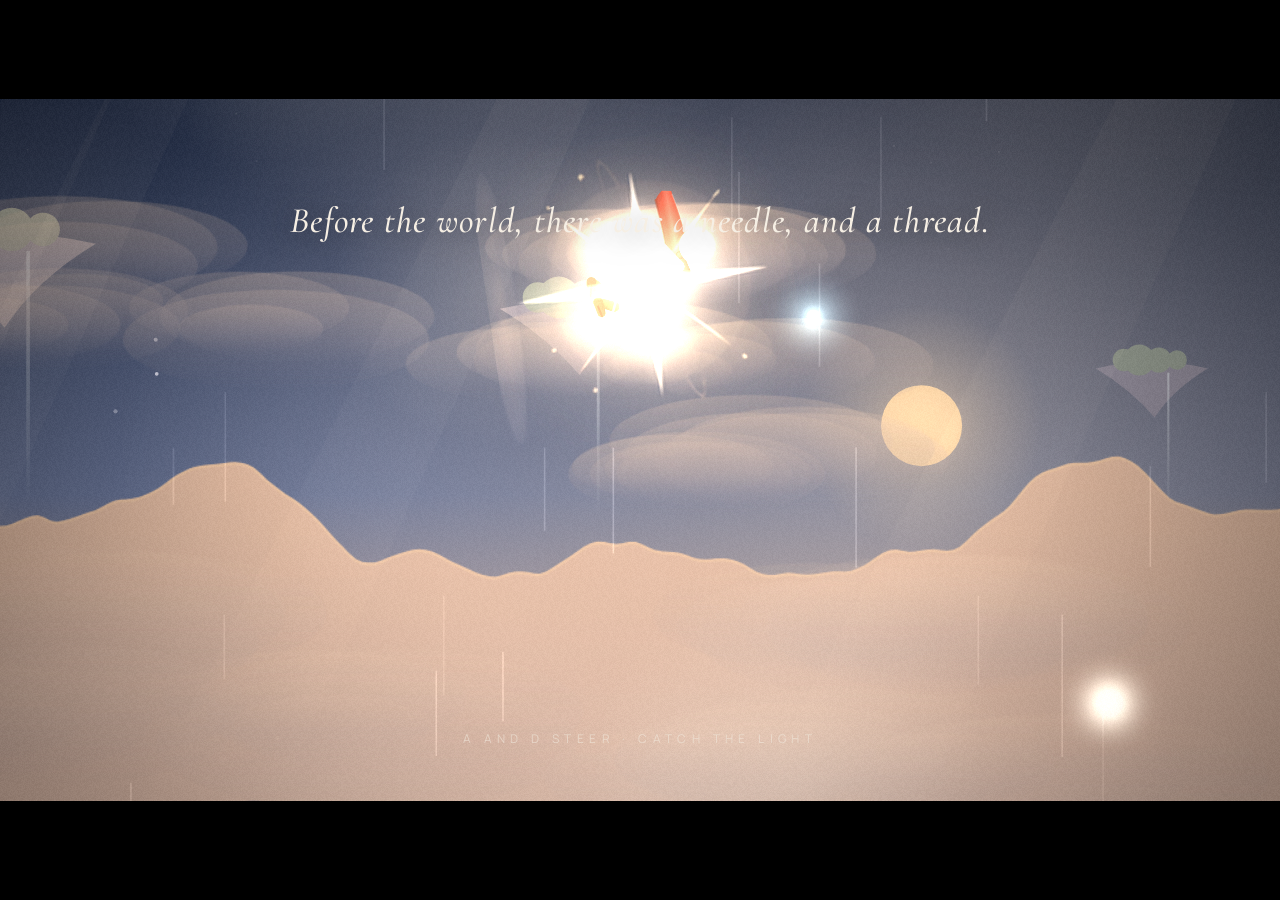
==== commit 3984fa3a: "Side content: quest chains, daily commissions, puzzles, Hollow camps with elites, quest tracking - Q" ====
--- a/index.html
+++ b/index.html
@@ -18,7 +18,7 @@
       <div id="vessels"></div>
       <div id="breath"><div id="breath-fill"></div></div>
       <div id="glimmer"><span class="gem"></span><span id="glimmer-n">0</span></div>
-      <div id="objective" class="hidden"><div class="ob-title"><i></i><span class="ob-text"></span><span class="ob-dist"></span></div><div class="ob-hint"></div></div>
+      <div id="objective" class="hidden"><div class="ob-title"><i></i><span class="ob-text"></span><span class="ob-dist"></span></div><div class="ob-hint"></div><div class="ob-quest hidden"><span class="q-name"></span><span class="q-text"></span><span class="q-hint"></span></div></div>
     </div>
     <div id="hud-tr">
       <div id="souls-online" class="pill hidden"></div>
--- a/css/style.css
+++ b/css/style.css
@@ -361,3 +361,22 @@
 .terms h3 { font-family: 'Cormorant Garamond', serif; font-weight: 500; font-size: 22px; color: var(--text); margin: 18px 0 6px; }
 .terms b { color: var(--text); }
 .terms p { margin: 0 0 10px; }
+
+/* tracked quest under the objective */
+.ob-quest { margin-top: 8px; padding-left: 22px; display: flex; flex-direction: column; gap: 2px; }
+.ob-quest .q-name { font: 700 10px Manrope; letter-spacing: .16em; text-transform: uppercase; color: var(--warm); }
+.ob-quest .q-text { font: 500 13px Manrope; color: var(--text); text-shadow: 0 1px 3px rgba(0,0,0,.6); }
+.ob-quest .q-hint { font: 500 11px Manrope; color: var(--dim); }
+.ob-quest.hidden { display: none; }
+/* quest log */
+.qcard { background: rgba(255,255,255,.04); border: 1px solid var(--line); border-radius: 14px; padding: 12px 14px; margin-bottom: 10px; }
+.qcard.tracked { border-color: rgba(255,217,160,.5); box-shadow: 0 0 0 3px rgba(255,217,160,.08); }
+.qh { display: flex; justify-content: space-between; align-items: baseline; margin-bottom: 6px; }
+.qh b { font-family: 'Cormorant Garamond', serif; font-weight: 500; font-size: 19px; }
+.qh span { font-size: 10px; letter-spacing: .14em; text-transform: uppercase; color: var(--dim); }
+.qstep { display: flex; align-items: center; gap: 8px; font-size: 13px; color: rgba(243,236,224,.4); padding: 3px 0; }
+.qstep i { width: 10px; height: 10px; border-radius: 3px; border: 1.5px solid currentColor; flex: none; }
+.qstep.now { color: var(--text); }
+.qstep.ok { color: rgba(184,240,200,.75); text-decoration: line-through; }
+.qstep.ok i { background: currentColor; }
+.qstep em { font-style: normal; color: var(--warm); margin-left: 4px; }
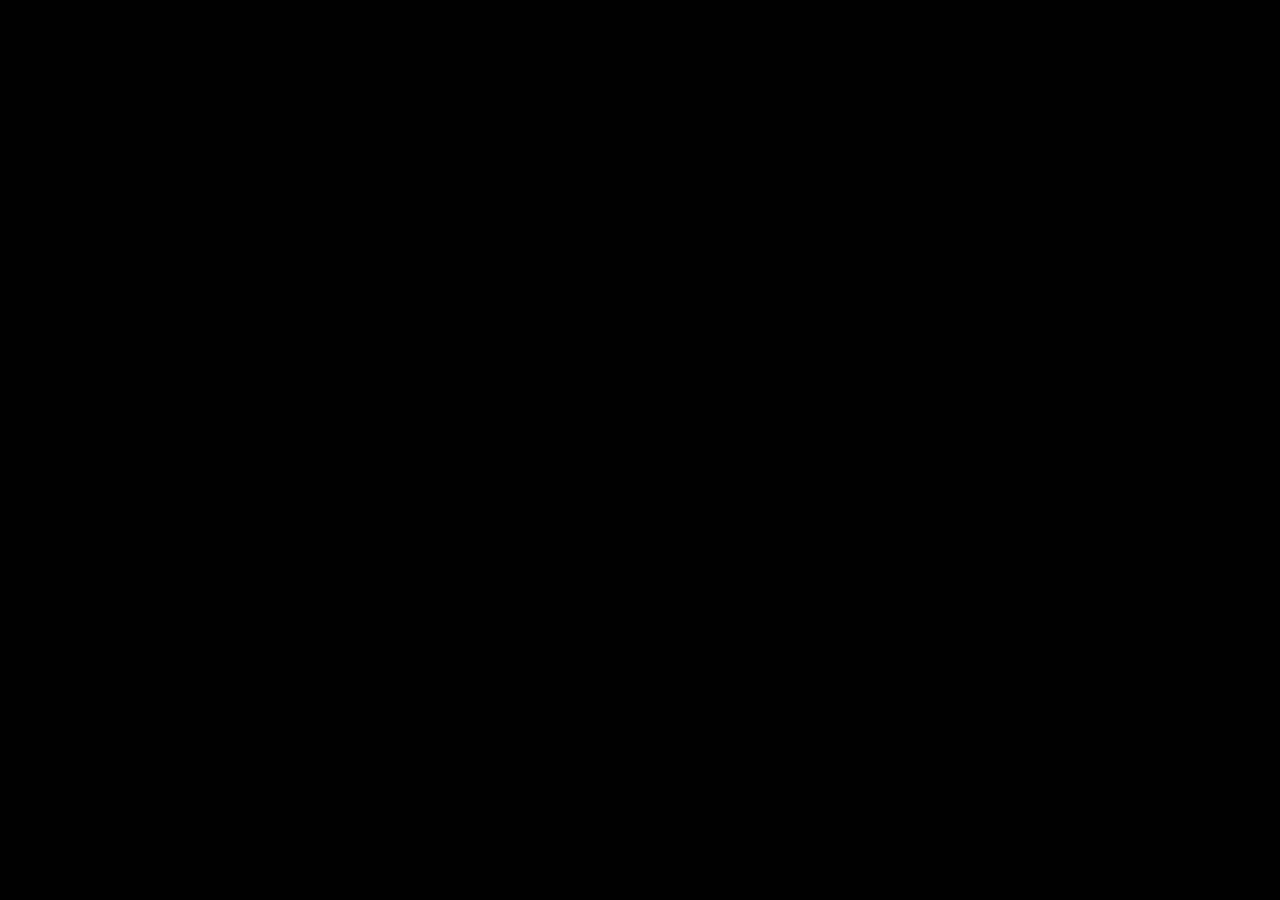
==== commit a575b1a6: "Faster, harder action: surges, combos, new Hollows, levels and perks, Rift Trials - Pace: run and sw" ====
--- a/index.html
+++ b/index.html
@@ -17,6 +17,7 @@
     <div id="hud-tl">
       <div id="vessels"></div>
       <div id="breath"><div id="breath-fill"></div></div>
+      <div id="xp"><span id="lvl">1</span><div id="xp-bar"><div id="xp-fill"></div></div></div>
       <div id="glimmer"><span class="gem"></span><span id="glimmer-n">0</span></div>
       <div id="objective" class="hidden"><div class="ob-title"><i></i><span class="ob-text"></span><span class="ob-dist"></span></div><div class="ob-hint"></div><div class="ob-quest hidden"><span class="q-name"></span><span class="q-text"></span><span class="q-hint"></span></div></div>
     </div>
--- a/css/style.css
+++ b/css/style.css
@@ -79,6 +79,9 @@
 .pill.btn { cursor: pointer; transition: background .2s, transform .2s var(--ease); }
 .pill.btn:hover { background: var(--glass2); transform: translateY(-1px); }
 .pill.icon { padding: 6px 11px; font-size: 14px; letter-spacing: 0; }
+#btn-menu { width: 40px; height: 40px; padding: 0 !important; display: grid; place-items: center; }
+#btn-menu svg { display: block; }
+body.touch #btn-menu { width: 46px; height: 46px; }
 #souls-online { color: var(--accent); }
 #souls-online::before { content: ''; display: inline-block; width: 6px; height: 6px; border-radius: 50%; background: var(--accent); box-shadow: 0 0 8px var(--accent); margin-right: 8px; vertical-align: 1px; animation: breathe 1.8s infinite; }
 #compass { position: absolute; left: 50%; top: max(22px, env(safe-area-inset-top)); transform: translateX(-50%); font-size: 11px; letter-spacing: .35em; text-transform: uppercase; color: var(--dim); text-shadow: 0 1px 8px rgba(0,0,0,.7); white-space: nowrap; }
@@ -104,11 +107,11 @@
 
 /* boss bar */
 #bossbar { position: absolute; left: 50%; bottom: calc(11vh + 26px); transform: translateX(-50%); width: min(70vw, 720px); text-align: center; transition: opacity .8s; }
-#bossbar .bname { font-family: var(--serif); font-size: clamp(18px, 2.4vw, 28px); letter-spacing: .25em; text-transform: uppercase; margin-bottom: 8px; text-shadow: 0 2px 20px #000; }
+#bossbar .bname { font-family: var(--serif); font-size: clamp(18px, 2.4vw, 28px); letter-spacing: .25em; text-transform: uppercase; margin-bottom: 8px; }
 #bossbar .btrack { position: relative; height: 4px; background: rgba(255,255,255,.12); }
 #bossbar .bfill, #bossbar .bghost { position: absolute; left: 0; top: 0; bottom: 0; width: 100%; }
 #bossbar .bghost { background: rgba(255,210,180,.5); transition: width 1.2s ease .3s; }
-#bossbar .bfill { background: linear-gradient(90deg, #ff7a6a, #ffd9a0); box-shadow: 0 0 14px rgba(255,122,106,.6); z-index: 1; transition: width .12s; }
+#bossbar .bfill { background: linear-gradient(90deg, #ff7a6a, #ffd9a0); z-index: 1; transition: width .12s; }
 
 /* tutorial hints */
 #hint { position: absolute; left: 50%; top: 64%; transform: translateX(-50%); font-size: 13px; letter-spacing: .2em; text-transform: uppercase; text-shadow: 0 1px 10px #000; display: flex; gap: 10px; align-items: center; opacity: 0; transition: opacity .6s var(--ease); white-space: nowrap; }
@@ -130,10 +133,20 @@
 #menu .panel { width: min(94vw, 980px); height: min(88vh, 640px); display: flex; flex-direction: column; }
 .menu-head { display: flex; align-items: flex-end; justify-content: space-between; gap: 20px; padding-bottom: 16px; border-bottom: 1px solid var(--line); flex-wrap: wrap; }
 .logo { font-family: var(--serif); font-weight: 300; font-size: clamp(24px, 3.4vw, 40px); letter-spacing: .22em; text-transform: uppercase; }
-.tabs { display: flex; gap: 4px; flex-wrap: wrap; }
-.tab { background: none; border: none; padding: 8px 12px; font-size: 11px; letter-spacing: .25em; text-transform: uppercase; color: var(--dim); cursor: pointer; border-bottom: 1px solid transparent; transition: all .2s; }
+.tabs { display: flex; gap: 4px; flex-wrap: wrap; position: relative; }
+.tab { background: none; border: none; padding: 8px 12px; font-size: 11px; letter-spacing: .25em; text-transform: uppercase; color: var(--dim); cursor: pointer; transition: color .25s; }
 .tab:hover { color: var(--text); }
-.tab.on { color: var(--text); border-bottom-color: var(--warm); }
+.tab.on { color: var(--text); }
+.tab-line { position: absolute; left: 0; top: 0; height: 2px; width: 0; border-radius: 2px; background: linear-gradient(90deg, var(--warm), #ffe9c8); box-shadow: 0 0 10px rgba(255,217,160,.45); transition: transform .42s cubic-bezier(.65,0,.25,1), width .42s cubic-bezier(.65,0,.25,1), top .3s; pointer-events: none; }
+.menu-head { position: relative; }
+.menu-back { position: absolute; top: 0; right: 0; display: flex; align-items: center; gap: 6px; background: rgba(255,255,255,.06); border: 1px solid var(--line); color: var(--text); border-radius: 99px; padding: 8px 14px 8px 10px; font: 700 11px Manrope; letter-spacing: .16em; text-transform: uppercase; cursor: pointer; transition: background .2s, transform .2s; }
+.menu-back:hover { background: rgba(255,255,255,.12); transform: translateX(-2px); }
+.menu-body.enter { animation: menuBody .38s cubic-bezier(.2,.8,.2,1) both; }
+.menu-body.enter [style*="--i"] { animation: menuItem .45s cubic-bezier(.2,.8,.2,1) both; animation-delay: calc(var(--i) * 28ms + 60ms); }
+@keyframes menuBody { from { opacity: 0; transform: translateY(8px); } to { opacity: 1; transform: none; } }
+@keyframes menuItem { from { opacity: 0; transform: translateY(10px); } to { opacity: 1; transform: none; } }
+#menu:not(.hidden) .panel { animation: menuIn .45s cubic-bezier(.2,.8,.2,1) both; }
+@keyframes menuIn { from { opacity: 0; transform: translateY(14px) scale(.985); } to { opacity: 1; transform: none; } }
 .menu-body { flex: 1; overflow: auto; padding-top: 22px; }
 .menu-body::-webkit-scrollbar { width: 6px; } .menu-body::-webkit-scrollbar-thumb { background: rgba(255,255,255,.15); border-radius: 3px; }
 .row { display: flex; gap: 22px; flex-wrap: wrap; }
@@ -176,7 +189,7 @@
 
 /* touch: sized to the screen, glass buttons, a floating stick anywhere on the left */
 #touch { position: absolute; inset: 0; pointer-events: none; --u: clamp(54px, 11.5vmin, 86px); }
-#tzone { position: absolute; left: 0; bottom: 0; width: 46%; height: 78%; pointer-events: auto; touch-action: none; }
+#tzone { position: absolute; left: 0; bottom: 0; width: 36%; height: 58%; pointer-events: auto; touch-action: none; }
 #stick { position: absolute; left: calc(max(26px, env(safe-area-inset-left)) + var(--u) * .2); bottom: calc(max(26px, env(safe-area-inset-bottom)) + var(--u) * .2); width: calc(var(--u) * 1.9); height: calc(var(--u) * 1.9); margin: 0; border-radius: 50%; pointer-events: none; opacity: .38; transition: opacity .25s;
   background: radial-gradient(circle at 50% 50%, rgba(255,255,255,.04) 0 55%, rgba(255,255,255,.1) 56% 58%, rgba(255,255,255,.03) 59%); border: 1.5px solid rgba(255,255,255,.16); }
 #stick.live { opacity: 1; transition: none; }
@@ -200,15 +213,15 @@
 body.modal #tzone, body.modal #tbtns, body.modal #tact, body.modal #stick { opacity: 0; pointer-events: none !important; }
 body.modal #tbtns .tb { pointer-events: none; }
 .tb.active { border-color: var(--accent); color: var(--accent); box-shadow: 0 0 0 4px rgba(159,243,255,.15), 0 8px 22px rgba(0,0,0,.35); }
-#tact { position: absolute; right: calc(max(16px, env(safe-area-inset-right)) + var(--u) * 4.15); bottom: calc(max(16px, env(safe-area-inset-bottom)) + var(--u) * .35); pointer-events: auto; touch-action: none; min-width: calc(var(--u) * 1.6); height: calc(var(--u) * .78); padding: 0 calc(var(--u) * .3); border-radius: 99px;
+#tact { position: absolute; right: max(18px, env(safe-area-inset-right)); top: calc(max(16px, env(safe-area-inset-top)) + 62px); pointer-events: auto; touch-action: none; min-width: calc(var(--u) * 1.6); height: calc(var(--u) * .78); padding: 0 calc(var(--u) * .3); border-radius: 99px;
   background: linear-gradient(180deg, rgba(255,217,160,.95), rgba(214,160,90,.95)); color: #241a12; border: none; font-weight: 800; font-size: calc(var(--u) * .2); letter-spacing: .12em; text-transform: uppercase; box-shadow: 0 8px 24px rgba(0,0,0,.4), 0 0 0 4px rgba(255,217,160,.18); animation: toastIn .3s var(--ease); }
 #tact.down { transform: scale(.94); }
-body.touch #hotbar { bottom: auto; top: calc(max(14px, env(safe-area-inset-top)) + 46px); transform: translateX(-50%); }
+body.touch #hotbar { top: auto; bottom: max(12px, env(safe-area-inset-bottom)); transform: translateX(-50%); }
 body.touch .slot { width: 40px; height: 40px; }
 body.touch #hud-tr .pill { padding: 9px 14px; }
-body.touch #btn-menu { font-size: 17px; padding: 8px 14px; }
+
 body.touch #prompt { display: none !important; }
-body.touch #tut { top: calc(max(10px, env(safe-area-inset-top)) + 92px); }
+
 @media (max-width: 640px) {
   .slot { width: 40px; height: 40px; }
   #compass { display: none; }
@@ -229,21 +242,38 @@
 @keyframes obp { 50% { transform: rotate(45deg) scale(1.8); background: var(--warm); } }
 
 /* tutorial panel */
-#tut { position: absolute; left: 50%; top: calc(max(14px, env(safe-area-inset-top)) + 84px); transform: translateX(-50%); min-width: min(380px, 90vw); max-width: 90vw; padding: 10px 18px 10px; border-radius: 18px; background: linear-gradient(180deg, rgba(20,18,28,.82), rgba(12,11,18,.88)); border: 1px solid rgba(255,240,220,.18); box-shadow: 0 18px 50px rgba(0,0,0,.45); text-align: center; pointer-events: auto; animation: toastIn .5s var(--ease); backdrop-filter: blur(8px); }
-#tut.done { border-color: rgba(159,243,255,.55); }
-.tt-step { font-size: 10px; letter-spacing: .35em; text-transform: uppercase; color: var(--warm); }
-.tt-title { font-family: var(--serif); font-size: clamp(19px, 2.4vw, 25px); margin: 2px 0 5px; }
-.tt-keys { display: flex; gap: 8px; justify-content: center; align-items: center; margin-bottom: 8px; flex-wrap: wrap; }
-.tt-keys kbd { font-size: 12px; padding: 4px 10px; border-radius: 9px; min-width: 38px; border-color: rgba(255,240,220,.45); box-shadow: 0 3px 0 rgba(0,0,0,.45); }
-.tt-or { font-size: 11px; color: var(--dim); letter-spacing: .1em; }
-.tt-touch { font-size: 13px; color: var(--accent); letter-spacing: .06em; }
-.tt-text { font-size: 13px; color: var(--dim); }
-.tt-dots { display: flex; gap: 6px; justify-content: center; margin-top: 7px; }
-.tt-dots i { width: 7px; height: 7px; border-radius: 50%; background: rgba(255,255,255,.16); }
-.tt-dots i.on { background: var(--accent); box-shadow: 0 0 8px var(--accent); }
-.tt-dots i.cur { background: var(--warm); }
-.tt-skip { position: absolute; top: 10px; right: 12px; background: none; border: none; font-size: 10px; letter-spacing: .16em; text-transform: uppercase; color: var(--dim); cursor: pointer; padding: 4px; }
+#tut { position: absolute; left: 50%; top: calc(max(12px, env(safe-area-inset-top)) + 4px); transform: translateX(-50%); width: min(520px, 62vw); display: flex; align-items: center; gap: 14px; padding: 10px 14px 10px 10px; border-radius: 18px;
+  background: linear-gradient(180deg, rgba(20,18,28,.86), rgba(12,11,18,.9)); border: 1px solid rgba(255,240,220,.16); box-shadow: 0 16px 44px rgba(0,0,0,.45); pointer-events: auto; backdrop-filter: blur(8px); -webkit-backdrop-filter: blur(8px); z-index: 5; }
+#tut.pop { animation: tutPop .45s cubic-bezier(.2,.9,.25,1.2) both; }
+@keyframes tutPop { from { opacity: 0; transform: translate(-50%, -10px) scale(.96); } to { opacity: 1; transform: translate(-50%, 0); } }
+#tut.done { border-color: rgba(159,243,255,.55); box-shadow: 0 0 0 3px rgba(159,243,255,.12), 0 16px 44px rgba(0,0,0,.45); }
+.tt-ring { position: relative; width: 44px; height: 44px; flex: none; }
+.tt-ring svg { width: 44px; height: 44px; transform: rotate(-90deg); }
+.tt-ring circle { fill: none; stroke-width: 3; }
+.tt-ring .bg { stroke: rgba(255,255,255,.1); }
+.tt-ring .fg { stroke: var(--warm); stroke-linecap: round; transition: stroke-dashoffset .6s cubic-bezier(.2,.8,.2,1); }
+#tut.done .tt-ring .fg { stroke: var(--accent); }
+.tt-ring span { position: absolute; inset: 0; display: grid; place-items: center; font: 700 10px Manrope; color: var(--dim); }
+.tt-main { flex: 1; min-width: 0; text-align: left; }
+.tt-title { font-family: var(--serif); font-size: 21px; line-height: 1.1; display: flex; align-items: center; gap: 8px; }
+.tt-check { width: 8px; height: 14px; border: solid var(--accent); border-width: 0 2.5px 2.5px 0; transform: rotate(45deg) translateY(-3px); flex: none; }
+.tt-text { font-size: 12.5px; color: var(--dim); margin-top: 2px; }
+.tt-keys { display: flex; gap: 6px; align-items: center; flex: none; }
+.tt-keys kbd { font-size: 12px; padding: 4px 9px; border-radius: 9px; min-width: 34px; text-align: center; border-color: rgba(255,240,220,.45); box-shadow: 0 3px 0 rgba(0,0,0,.45); }
+.tt-or { font-size: 10px; color: var(--dim); letter-spacing: .1em; }
+.tt-touch { font: 700 11px Manrope; color: var(--accent); letter-spacing: .08em; text-transform: uppercase; max-width: 130px; text-align: right; }
+.tt-skip { position: absolute; top: -9px; right: 12px; background: rgba(12,11,18,.9); border: 1px solid var(--line); border-radius: 99px; font: 700 9px Manrope; letter-spacing: .16em; text-transform: uppercase; color: var(--dim); cursor: pointer; padding: 3px 9px; }
 .tt-skip:hover { color: var(--text); }
+body.tutoring #compass { opacity: 0; }
+body.touch #tut { width: min(440px, 56vw); top: calc(max(8px, env(safe-area-inset-top)) + 2px); padding: 7px 12px 7px 8px; gap: 10px; }
+body.touch .tt-title { font-size: 18px; }
+body.touch .tt-text { font-size: 11.5px; }
+body.touch .tt-ring, body.touch .tt-ring svg { width: 36px; height: 36px; }
+/* the touch control a tutorial step wants pulses */
+#tbtns .tb.hint { border-color: rgba(255,217,160,.95); animation: tbHint 1.1s ease-in-out infinite; }
+@keyframes tbHint { 0%, 100% { box-shadow: 0 0 0 0 rgba(255,217,160,.55), 0 8px 22px rgba(0,0,0,.35); } 50% { box-shadow: 0 0 0 12px rgba(255,217,160,0), 0 8px 22px rgba(0,0,0,.35); } }
+body.hint-stick #stick { opacity: .9; animation: stickHint 1.4s ease-in-out infinite; }
+@keyframes stickHint { 0%, 100% { box-shadow: 0 0 0 0 rgba(255,217,160,.45); } 50% { box-shadow: 0 0 0 16px rgba(255,217,160,0); } }
 
 /* direction chevrons drawn with borders (no glyphs) */
 .chev, .chev-after::after { display: inline-block; width: .42em; height: .42em; border: solid currentColor; border-width: 0 2px 2px 0; vertical-align: .08em; margin: 0 .35em; }
@@ -253,104 +283,248 @@
 .toast.done::before { content: ''; display: inline-block; width: .35em; height: .7em; border: solid #b8f0c8; border-width: 0 2px 2px 0; transform: rotate(45deg); margin: 0 .7em .1em 0; }
 
 /* ------------------------------------------------------------ satchel: cinematic inventory + crafting */
-#bag { position: absolute; inset: 0; z-index: 40; pointer-events: none; display: grid; grid-template-columns: minmax(280px, 34%) 1fr minmax(300px, 36%); grid-template-rows: 1fr auto; gap: 14px; padding: max(54px, 8vh) max(18px, 2.5vw) max(18px, 3vh); font-family: Manrope, sans-serif; color: var(--text); }
+#bag { --rc: #e9dcc6; position: absolute; inset: 0; z-index: 40; pointer-events: none; display: grid; grid-template-columns: minmax(330px, 36%) 1fr minmax(350px, 38%); grid-template-rows: 1fr auto; gap: 14px; padding: max(56px, 8vh) max(18px, 2.5vw) max(16px, 2.6vh); font-family: Manrope, sans-serif; color: var(--text); }
 #bag.hidden { display: none; }
 #bag > * { pointer-events: auto; }
-.bag-panel { background: linear-gradient(180deg, rgba(20,17,26,.86), rgba(12,10,16,.9)); border: 1px solid var(--line); border-radius: 18px; padding: 16px; display: flex; flex-direction: column; gap: 10px; min-height: 0; overflow: hidden;
-  backdrop-filter: blur(8px); -webkit-backdrop-filter: blur(8px); box-shadow: 0 30px 60px rgba(0,0,0,.45); animation: bagIn .42s var(--ease) both; }
+.r0 { --rc: #e9dcc6; } .r1 { --rc: #9fe0a8; } .r2 { --rc: #8fc8ff; } .r3 { --rc: #d7a8ff; }
+/* a dark lacquered plate with a gilt hairline and corner brackets */
+.bag-panel { position: relative; background:
+    radial-gradient(120% 70% at 50% -10%, rgba(255,217,160,.10), transparent 60%),
+    linear-gradient(180deg, rgba(28,23,32,.92), rgba(13,11,17,.94));
+  border: 1px solid rgba(255,217,160,.16); border-radius: 16px; padding: 16px 16px 14px; display: flex; flex-direction: column; gap: 10px; min-height: 0; overflow: hidden;
+  backdrop-filter: blur(10px); -webkit-backdrop-filter: blur(10px);
+  box-shadow: inset 0 0 0 4px rgba(10,8,12,.55), inset 0 0 0 5px rgba(255,217,160,.08), 0 30px 70px rgba(0,0,0,.5); animation: bagIn .46s var(--ease) both; }
+.bag-panel::before, .bag-panel::after { content: ''; position: absolute; width: 18px; height: 18px; border: 1.5px solid rgba(255,217,160,.5); pointer-events: none; }
+.bag-panel::before { top: 7px; left: 7px; border-right: 0; border-bottom: 0; border-top-left-radius: 9px; }
+.bag-panel::after { bottom: 7px; right: 7px; border-left: 0; border-top: 0; border-bottom-right-radius: 9px; }
 .bag-l { grid-column: 1; grid-row: 1; transform-origin: left center; }
-.bag-r { grid-column: 3; grid-row: 1; transform-origin: right center; animation-delay: .06s; }
-#bag.out .bag-panel, #bag.out .bag-hot { animation: bagOut .25s ease-in both; }
-@keyframes bagIn { from { opacity: 0; transform: translateY(18px) scale(.97); filter: blur(4px); } to { opacity: 1; transform: none; filter: none; } }
+.bag-panel > * { flex-shrink: 0; }
+.bag-panel { overflow-y: auto; scrollbar-width: none; }
+.bag-panel > .bag-chips, .bag-stations { flex-wrap: nowrap; overflow-x: auto; scrollbar-width: none; }
+.bag-chips::-webkit-scrollbar, .bag-stations::-webkit-scrollbar, .bag-panel::-webkit-scrollbar { display: none; }
+.chip, .bag-stations .st { flex: 0 0 auto; }
+.fname span { display: none; }
+.frow { flex-wrap: nowrap; }
+.bag-panel > .bag-grid, .bag-panel > .bag-recipes { flex: 1 1 0; min-height: 52px; }
+.bag-r .bag-h { row-gap: 8px; }
+.bag-r .bag-h .bag-stations { flex-basis: 100%; margin-left: 0; }
+.bag-r { grid-column: 3; grid-row: 1; transform-origin: right center; animation-delay: .07s; }
+#bag.out .bag-panel, #bag.out .bag-hot, #bag.out .bag-x { animation: bagOut .25s ease-in both; }
+@keyframes bagIn { from { opacity: 0; transform: translateY(20px) scale(.96); filter: blur(5px); } to { opacity: 1; transform: none; filter: none; } }
 @keyframes bagOut { to { opacity: 0; transform: translateY(12px) scale(.98); } }
-.bag-h { display: flex; align-items: baseline; justify-content: space-between; gap: 10px; flex-wrap: wrap; }
-.bag-h b { font-family: 'Cormorant Garamond', serif; font-weight: 500; font-size: 26px; letter-spacing: .02em; }
-.bag-h .sub { font-size: 11px; letter-spacing: .14em; text-transform: uppercase; color: var(--dim); }
-.bag-chips { display: flex; gap: 6px; flex-wrap: wrap; }
-.chip { background: rgba(255,255,255,.05); border: 1px solid var(--line); color: var(--dim); border-radius: 99px; padding: 7px 13px; font: 700 11px Manrope; letter-spacing: .12em; text-transform: uppercase; cursor: pointer; min-height: 32px; }
-.chip.on { color: var(--ink); background: var(--warm); border-color: transparent; }
-.bag-grid { display: grid; grid-template-columns: repeat(auto-fill, minmax(56px, 1fr)); grid-auto-rows: 56px; gap: 8px; overflow-y: auto; min-height: 60px; flex: 1; align-content: start; padding: 2px; }
-.bslot { position: relative; min-height: 44px; border-radius: 12px; background: radial-gradient(circle at 50% 40%, rgba(255,255,255,.08), rgba(255,255,255,.02)); border: 1px solid var(--line); display: grid; place-items: center; cursor: pointer; transition: transform .12s, border-color .12s, background .12s; }
-.bslot:hover { transform: translateY(-2px); border-color: rgba(255,217,160,.45); }
-.bslot.on { border-color: var(--warm); background: radial-gradient(circle at 50% 40%, rgba(255,217,160,.2), rgba(255,255,255,.03)); box-shadow: 0 0 0 3px rgba(255,217,160,.12); }
-.bslot.worn::after { content: ''; position: absolute; top: 5px; left: 5px; width: 7px; height: 7px; border-radius: 50%; background: var(--accent); box-shadow: 0 0 8px var(--accent); }
-.bslot .n { position: absolute; right: 5px; bottom: 3px; font: 800 11px Manrope; text-shadow: 0 1px 2px #000; }
+.bag-h { display: flex; align-items: center; gap: 10px; flex-wrap: wrap; padding-bottom: 8px; border-bottom: 1px solid rgba(255,217,160,.12); }
+.bag-h b { font-family: 'Cormorant Garamond', serif; font-weight: 500; font-size: 27px; letter-spacing: .02em; line-height: 1; }
+.bag-h .sub { font-size: 10.5px; letter-spacing: .16em; text-transform: uppercase; color: var(--dim); }
+.bag-h .glim { margin-left: auto; display: flex; align-items: center; gap: 6px; font: 800 13px Manrope; color: #bff6ff; }
+.bag-h .glim i { width: 9px; height: 9px; transform: rotate(45deg); background: #bff6ff; box-shadow: 0 0 10px #8fefff; }
+.bag-ico { width: 26px; height: 26px; flex: 0 0 auto; background: var(--warm); -webkit-mask: var(--m) center / contain no-repeat; mask: var(--m) center / contain no-repeat; filter: drop-shadow(0 0 6px rgba(255,217,160,.4)); }
+.bag-ico.satchel { -webkit-mask: none; mask: none; background: url(../assets/req/satchel.png) center / contain no-repeat; filter: drop-shadow(0 2px 4px rgba(0,0,0,.5)); width: 30px; height: 30px; --m: url("data:image/svg+xml,%3Csvg xmlns='http://www.w3.org/2000/svg' viewBox='0 0 24 24' fill='none' stroke='black' stroke-width='2' stroke-linecap='round' stroke-linejoin='round'%3E%3Cpath d='M5 9h14l-1 11H6z'/%3E%3Cpath d='M9 9V7a3 3 0 0 1 6 0v2M5 13h14M12 13v3'/%3E%3C/svg%3E"); }
+.bag-ico.book { --m: url("data:image/svg+xml,%3Csvg xmlns='http://www.w3.org/2000/svg' viewBox='0 0 24 24' fill='none' stroke='black' stroke-width='2' stroke-linecap='round' stroke-linejoin='round'%3E%3Cpath d='M4 5a2 2 0 0 1 2-2h13v16H6a2 2 0 0 0-2 2z'/%3E%3Cpath d='M4 19V5M9 8h6M9 11h4'/%3E%3C/svg%3E"); }
+.ci { display: inline-block; width: 13px; height: 13px; flex: 0 0 auto; background: currentColor; -webkit-mask: var(--m) center / contain no-repeat; mask: var(--m) center / contain no-repeat; }
+.ci-all { --m: url("data:image/svg+xml,%3Csvg xmlns='http://www.w3.org/2000/svg' viewBox='0 0 24 24' fill='none' stroke='black' stroke-width='2' stroke-linecap='round' stroke-linejoin='round'%3E%3Crect x='4' y='4' width='6' height='6' rx='1'/%3E%3Crect x='14' y='4' width='6' height='6' rx='1'/%3E%3Crect x='4' y='14' width='6' height='6' rx='1'/%3E%3Crect x='14' y='14' width='6' height='6' rx='1'/%3E%3C/svg%3E"); }
+.ci-block { --m: url("data:image/svg+xml,%3Csvg xmlns='http://www.w3.org/2000/svg' viewBox='0 0 24 24' fill='none' stroke='black' stroke-width='2' stroke-linecap='round' stroke-linejoin='round'%3E%3Cpath d='M12 3l8 4.5v9L12 21l-8-4.5v-9z'/%3E%3Cpath d='M4 7.5l8 4.5 8-4.5M12 12v9'/%3E%3C/svg%3E"); }
+.ci-part { --m: url("data:image/svg+xml,%3Csvg xmlns='http://www.w3.org/2000/svg' viewBox='0 0 24 24' fill='none' stroke='black' stroke-width='2' stroke-linecap='round' stroke-linejoin='round'%3E%3Cpath d='M7 3v18M17 3v18M7 7h10M7 12h10M7 17h10'/%3E%3C/svg%3E"); }
+.ci-use { --m: url("data:image/svg+xml,%3Csvg xmlns='http://www.w3.org/2000/svg' viewBox='0 0 24 24' fill='none' stroke='black' stroke-width='2' stroke-linecap='round' stroke-linejoin='round'%3E%3Cpath d='M9 3h6M10 3v5l-5 9a3 3 0 0 0 2.6 4.5h8.8A3 3 0 0 0 19 17l-5-9V3'/%3E%3Cpath d='M7.5 14h9'/%3E%3C/svg%3E"); }
+.ci-gear { --m: url("data:image/svg+xml,%3Csvg xmlns='http://www.w3.org/2000/svg' viewBox='0 0 24 24' fill='none' stroke='black' stroke-width='2' stroke-linecap='round' stroke-linejoin='round'%3E%3Cpath d='M12 3l7 3v5c0 5-3 8.5-7 10-4-1.5-7-5-7-10V6z'/%3E%3C/svg%3E"); }
+.ci-weapon { --m: url("data:image/svg+xml,%3Csvg xmlns='http://www.w3.org/2000/svg' viewBox='0 0 24 24' fill='none' stroke='black' stroke-width='2' stroke-linecap='round' stroke-linejoin='round'%3E%3Cpath d='M14.5 3.5L20.5 3.5 20.5 9.5 9 21 3 15z'/%3E%3Cpath d='M7 13l4 4M4 20l2-2'/%3E%3C/svg%3E"); }
+.ci-weapons { --m: url("data:image/svg+xml,%3Csvg xmlns='http://www.w3.org/2000/svg' viewBox='0 0 24 24' fill='none' stroke='black' stroke-width='2' stroke-linecap='round' stroke-linejoin='round'%3E%3Cpath d='M14.5 3.5L20.5 3.5 20.5 9.5 9 21 3 15z'/%3E%3Cpath d='M7 13l4 4'/%3E%3C/svg%3E"); }
+.ci-lamp { --m: url("data:image/svg+xml,%3Csvg xmlns='http://www.w3.org/2000/svg' viewBox='0 0 24 24' fill='none' stroke='black' stroke-width='2' stroke-linecap='round' stroke-linejoin='round'%3E%3Cpath d='M9 3h6M8 6h8l-1 11H9zM10 20h4M12 9v4'/%3E%3C/svg%3E"); }
+.ci-pick { --m: url("data:image/svg+xml,%3Csvg xmlns='http://www.w3.org/2000/svg' viewBox='0 0 24 24' fill='none' stroke='black' stroke-width='2' stroke-linecap='round' stroke-linejoin='round'%3E%3Cpath d='M4 8c4-4 12-4 16 0M12 6v15'/%3E%3C/svg%3E"); }
+.ci-tools { --m: url("data:image/svg+xml,%3Csvg xmlns='http://www.w3.org/2000/svg' viewBox='0 0 24 24' fill='none' stroke='black' stroke-width='2' stroke-linecap='round' stroke-linejoin='round'%3E%3Cpath d='M4 8c4-4 12-4 16 0M12 6v15'/%3E%3C/svg%3E"); }
+.ci-charm { --m: url("data:image/svg+xml,%3Csvg xmlns='http://www.w3.org/2000/svg' viewBox='0 0 24 24' fill='none' stroke='black' stroke-width='2' stroke-linecap='round' stroke-linejoin='round'%3E%3Ccircle cx='12' cy='14' r='5'/%3E%3Cpath d='M12 9V3M9 4h6'/%3E%3C/svg%3E"); }
+.ci-build { --m: url("data:image/svg+xml,%3Csvg xmlns='http://www.w3.org/2000/svg' viewBox='0 0 24 24' fill='none' stroke='black' stroke-width='2' stroke-linecap='round' stroke-linejoin='round'%3E%3Cpath d='M3 21h18M5 21V11l7-6 7 6v10M10 21v-6h4v6'/%3E%3C/svg%3E"); }
+.ci-st-hand { --m: url("data:image/svg+xml,%3Csvg xmlns='http://www.w3.org/2000/svg' viewBox='0 0 24 24' fill='none' stroke='black' stroke-width='2' stroke-linecap='round' stroke-linejoin='round'%3E%3Cpath d='M8 13V5.5a1.5 1.5 0 0 1 3 0V12M11 11V4a1.5 1.5 0 0 1 3 0v8M14 11.5V6a1.5 1.5 0 0 1 3 0v8c0 4-3 7-6.5 7S5 18 4 15l-1-3a1.5 1.5 0 0 1 2.6-1.4L8 13'/%3E%3C/svg%3E"); }
+.ci-st-bench { --m: url("data:image/svg+xml,%3Csvg xmlns='http://www.w3.org/2000/svg' viewBox='0 0 24 24' fill='none' stroke='black' stroke-width='2' stroke-linecap='round' stroke-linejoin='round'%3E%3Cpath d='M3 9h18M5 9v11M19 9v11M5 14h14M9 9V5h6v4'/%3E%3C/svg%3E"); }
+.ci-st-forge { --m: url("data:image/svg+xml,%3Csvg xmlns='http://www.w3.org/2000/svg' viewBox='0 0 24 24' fill='none' stroke='black' stroke-width='2' stroke-linecap='round' stroke-linejoin='round'%3E%3Cpath d='M12 3c1 4 5 5 5 10a5 5 0 0 1-10 0c0-3 2-4 2-6 1.5 1 2 2 2 3 0-3 1-5 1-7z'/%3E%3C/svg%3E"); }
+.ci-st-loom { --m: url("data:image/svg+xml,%3Csvg xmlns='http://www.w3.org/2000/svg' viewBox='0 0 24 24' fill='none' stroke='black' stroke-width='2' stroke-linecap='round' stroke-linejoin='round'%3E%3Ccircle cx='12' cy='12' r='8'/%3E%3Cpath d='M8 6l8 12M16 6L8 18M4 12h16'/%3E%3C/svg%3E"); }
+.bag-chips { display: flex; gap: 5px; flex-wrap: wrap; }
+.chip { display: inline-flex; align-items: center; gap: 5px; background: rgba(255,255,255,.04); border: 1px solid var(--line); color: var(--dim); border-radius: 99px; padding: 6px 10px; font: 700 10px Manrope; letter-spacing: .08em; text-transform: uppercase; cursor: pointer; min-height: 32px; transition: color .15s, background .2s, border-color .2s, transform .12s; }
+.chip:hover { color: var(--text); border-color: rgba(255,217,160,.35); }
+.chip:active { transform: scale(.95); }
+.chip.on { color: var(--ink); background: linear-gradient(180deg, #ffe7bd, #e6b274); border-color: transparent; box-shadow: 0 4px 14px rgba(230,178,116,.3); }
+.chip em { font-style: normal; font-size: 9.5px; letter-spacing: 0; opacity: .7; }
+.chip em.ready { opacity: 1; min-width: 16px; height: 16px; border-radius: 8px; display: grid; place-items: center; background: #9fe0a8; color: #10200f; padding: 0 4px; }
+.chip.on em.ready { background: #2a1d10; color: #ffe7bd; }
+/* item slots: a bevelled socket tinted by rarity */
+.bag-grid { display: grid; grid-template-columns: repeat(auto-fill, minmax(58px, 1fr)); grid-auto-rows: 58px; gap: 7px; overflow-y: auto; min-height: 60px; flex: 1; align-content: start; padding: 3px; scrollbar-width: thin; }
+.bslot { position: relative; min-height: 44px; border-radius: 11px; display: grid; place-items: center; cursor: pointer;
+  background: radial-gradient(circle at 50% 38%, color-mix(in srgb, var(--rc) 16%, transparent), transparent 65%), linear-gradient(180deg, rgba(255,255,255,.06), rgba(0,0,0,.18));
+  border: 1px solid color-mix(in srgb, var(--rc) 32%, rgba(255,255,255,.06));
+  box-shadow: inset 0 1px 0 rgba(255,255,255,.07), inset 0 -10px 16px rgba(0,0,0,.25), inset 0 -2px 0 color-mix(in srgb, var(--rc) 55%, transparent);
+  transition: transform .14s var(--ease), border-color .15s, box-shadow .2s; animation: slotIn .36s var(--ease) both; animation-delay: calc(var(--i, 0) * 18ms); overflow: hidden; }
+@keyframes slotIn { from { opacity: 0; transform: translateY(8px) scale(.9); } }
+.bslot::before { content: ''; position: absolute; inset: 0; background: linear-gradient(115deg, transparent 35%, rgba(255,255,255,.18) 50%, transparent 65%); transform: translateX(-120%); transition: transform .5s; pointer-events: none; }
+.bslot:hover { transform: translateY(-2px); border-color: color-mix(in srgb, var(--rc) 70%, transparent); }
+.bslot:hover::before { transform: translateX(120%); }
+.bslot.on { border-color: var(--rc); box-shadow: 0 0 0 2px color-mix(in srgb, var(--rc) 30%, transparent), 0 0 18px color-mix(in srgb, var(--rc) 30%, transparent), inset 0 -2px 0 var(--rc); transform: translateY(-2px); }
+.bslot.worn::after { content: ''; position: absolute; top: 5px; left: 5px; width: 7px; height: 7px; transform: rotate(45deg); background: var(--accent); box-shadow: 0 0 8px var(--accent); }
+.bslot.fresh { animation: slotFresh .9s var(--ease); }
+@keyframes slotFresh { 0% { transform: scale(1.25); box-shadow: 0 0 0 0 var(--rc), 0 0 30px var(--rc); } 100% { transform: none; } }
+.bslot.land { animation: slotFresh .5s var(--ease); }
+.bslot .n { position: absolute; right: 5px; bottom: 3px; font: 800 11px Manrope; text-shadow: 0 1px 2px #000, 0 0 4px #000; }
 .bslot .k { position: absolute; left: 5px; top: 2px; font: 700 9px Manrope; color: var(--dim); }
-.bslot.empty { cursor: default; background: rgba(255,255,255,.02); border-style: dashed; }
-.bslot.sel { border-color: var(--accent); }
-.bag-grid .empty, .bag-detail .hint { color: var(--dim); font-size: 13px; line-height: 1.5; grid-column: 1 / -1; padding: 8px 2px; }
-.bag-detail { border-top: 1px solid var(--line); padding-top: 10px; min-height: 64px; }
+.bslot.void { cursor: default; animation: none; background: rgba(255,255,255,.015); border: 1px solid rgba(255,255,255,.04); box-shadow: inset 0 4px 10px rgba(0,0,0,.25); }
+.bslot.void::before { display: none; }
+.bslot.empty { cursor: default; background: rgba(255,255,255,.02); border: 1px dashed rgba(255,255,255,.1); box-shadow: none; animation: none; }
+.bslot.sel { border-color: var(--accent); box-shadow: 0 0 0 2px rgba(159,243,255,.25), inset 0 -2px 0 var(--accent); }
+.bag-hot .bslot.drop { border-color: rgba(255,217,160,.45); animation: dropPulse 1.2s ease-in-out infinite; }
+@keyframes dropPulse { 50% { box-shadow: 0 0 0 3px rgba(255,217,160,.18); } }
+.bag-grid .empty, .bag-detail .hint, .bag-recipes .empty { color: var(--dim); font-size: 13px; line-height: 1.5; grid-column: 1 / -1; padding: 8px 2px; }
+/* detail card */
+.bag-detail { position: relative; border-top: 1px solid rgba(255,217,160,.12); padding-top: 10px; min-height: 64px; }
+.bag-detail.pop { animation: detIn .3s var(--ease); }
+@keyframes detIn { from { opacity: 0; transform: translateY(6px); } }
 .dtop { display: flex; gap: 12px; align-items: center; }
-.dtx { display: flex; flex-direction: column; gap: 3px; font-size: 12.5px; color: var(--dim); line-height: 1.4; }
-.dtx b { color: var(--text); font-size: 15px; }
+.dtop .halo { width: 62px; height: 62px; flex: 0 0 auto; border-radius: 50%; display: grid; place-items: center; background: radial-gradient(circle, color-mix(in srgb, var(--rc) 30%, transparent), transparent 70%); border: 1px solid color-mix(in srgb, var(--rc) 45%, transparent); }
+.dtx { display: flex; flex-direction: column; gap: 3px; font-size: 12.5px; color: var(--dim); line-height: 1.4; min-width: 0; }
+.dtx b { color: var(--text); font-size: 17px; font-family: 'Cormorant Garamond', serif; font-weight: 600; letter-spacing: .02em; }
+.rt { font-style: normal; font: 700 9.5px Manrope; letter-spacing: .16em; text-transform: uppercase; color: var(--rc); }
+.dstats { display: grid; grid-template-columns: 1fr 1fr; gap: 5px 14px; margin-top: 9px; }
+.stat { display: grid; grid-template-columns: 56px 1fr 38px; align-items: center; gap: 6px; font: 700 9.5px Manrope; letter-spacing: .1em; text-transform: uppercase; color: var(--dim); }
+.stat i { height: 5px; border-radius: 3px; background: rgba(255,255,255,.08); overflow: hidden; }
+.stat i b { display: block; height: 100%; border-radius: 3px; background: linear-gradient(90deg, color-mix(in srgb, var(--rc) 60%, #fff0), var(--rc)); animation: barIn .6s var(--ease) both; transform-origin: left; }
+@keyframes barIn { from { transform: scaleX(0); } }
+.stat em { font-style: normal; color: var(--text); text-align: right; letter-spacing: .04em; }
 .dacts { display: flex; gap: 8px; margin-top: 10px; flex-wrap: wrap; }
-#bag .btn { background: rgba(255,255,255,.07); border: 1px solid var(--line); color: var(--text); border-radius: 10px; padding: 10px 16px; font: 700 12px Manrope; letter-spacing: .1em; text-transform: uppercase; cursor: pointer; min-height: 40px; }
-#bag .btn.primary { background: linear-gradient(180deg, #ffe2b0, #e0a868); color: #241a12; border: none; }
-#bag .btn:disabled { opacity: .4; cursor: default; }
-.bag-equip { display: flex; gap: 8px; align-items: center; }
-.bag-equip .lbl, .bag-hot .lbl { font: 700 10px Manrope; letter-spacing: .16em; text-transform: uppercase; color: var(--dim); margin-right: 4px; }
-.eslot { width: 50px; height: 50px; border-radius: 50%; border: 1px dashed var(--line); display: grid; place-items: center; cursor: pointer; }
-.eslot.full { border: 1px solid rgba(159,243,255,.5); box-shadow: 0 0 14px rgba(159,243,255,.15) inset; }
-.eslot .ph { font: 700 9px Manrope; letter-spacing: .12em; text-transform: uppercase; color: var(--dim); }
-.bag-stations { display: flex; gap: 6px; flex-wrap: wrap; }
-.bag-stations .st { font: 700 10px Manrope; letter-spacing: .12em; text-transform: uppercase; padding: 5px 9px; border-radius: 99px; border: 1px solid var(--line); color: rgba(243,236,224,.35); }
-.bag-stations .st.on { color: var(--warm); border-color: rgba(255,217,160,.45); box-shadow: 0 0 12px rgba(255,217,160,.15); }
-.bag-recipes { overflow-y: auto; flex: 1; display: flex; flex-direction: column; gap: 6px; min-height: 80px; padding-right: 4px; }
-.rec { display: flex; align-items: center; gap: 10px; padding: 8px 10px; border-radius: 12px; border: 1px solid transparent; cursor: pointer; opacity: .62; min-height: 46px; }
+#bag .btn { background: rgba(255,255,255,.07); border: 1px solid var(--line); color: var(--text); border-radius: 10px; padding: 10px 16px; font: 700 12px Manrope; letter-spacing: .1em; text-transform: uppercase; cursor: pointer; min-height: 40px; transition: transform .1s, filter .15s; }
+#bag .btn:active { transform: scale(.96); }
+#bag .btn.primary { background: linear-gradient(180deg, #ffe7bd, #e0a868); color: #241a12; border: none; box-shadow: 0 6px 18px rgba(224,168,104,.3), inset 0 1px 0 rgba(255,255,255,.6); }
+#bag .btn.primary:hover:not(:disabled) { filter: brightness(1.07); }
+#bag .btn:disabled { opacity: .4; cursor: default; box-shadow: none; }
+/* worn gear */
+.bag-equip { display: flex; gap: 8px; align-items: flex-end; padding-top: 8px; border-top: 1px solid rgba(255,217,160,.12); }
+.bag-equip .lbl, .bag-hot .lbl { font: 700 10px Manrope; letter-spacing: .16em; text-transform: uppercase; color: var(--dim); margin-right: 2px; align-self: center; }
+.eslot { position: relative; width: 50px; height: 50px; border-radius: 50%; border: 1px dashed rgba(255,255,255,.14); display: grid; place-items: center; cursor: pointer; color: rgba(243,236,224,.28); margin-bottom: 14px; transition: transform .15s; }
+.eslot.weapon { width: 58px; height: 58px; }
+.eslot .ci { width: 18px; height: 18px; }
+.eslot .en { position: absolute; top: calc(100% + 3px); left: 50%; transform: translateX(-50%); white-space: nowrap; font: 700 8.5px Manrope; letter-spacing: .1em; text-transform: uppercase; color: var(--dim); max-width: 74px; overflow: hidden; text-overflow: ellipsis; }
+.eslot.full { border: 1.5px solid color-mix(in srgb, var(--rc) 70%, transparent); background: radial-gradient(circle, color-mix(in srgb, var(--rc) 18%, transparent), transparent 70%); box-shadow: 0 0 16px color-mix(in srgb, var(--rc) 22%, transparent); }
+.eslot.full .en { color: var(--rc); }
+.eslot:hover { transform: translateY(-2px); }
+.eslot.land { animation: slotFresh .6s var(--ease); }
+/* crafting */
+.bag-stations { display: flex; gap: 5px; flex-wrap: wrap; }
+.bag-stations .st { display: inline-flex; align-items: center; gap: 5px; font: 700 9px Manrope; letter-spacing: .08em; text-transform: uppercase; padding: 5px 9px; border-radius: 99px; border: 1px solid var(--line); color: rgba(243,236,224,.3); }
+.bag-stations .st.on { color: var(--warm); border-color: rgba(255,217,160,.45); background: rgba(255,217,160,.06); box-shadow: 0 0 12px rgba(255,217,160,.15); }
+.bag-recipes { overflow-y: auto; flex: 1; display: flex; flex-direction: column; gap: 5px; min-height: 80px; padding-right: 4px; scrollbar-width: thin; }
+.rec { position: relative; display: flex; align-items: center; gap: 10px; padding: 6px 10px 6px 6px; border-radius: 12px; border: 1px solid transparent; cursor: pointer; opacity: .6; min-height: 48px; transition: background .15s, border-color .15s, opacity .15s; animation: slotIn .3s var(--ease) both; animation-delay: calc(var(--i, 0) * 14ms); }
+.rec:hover { background: rgba(255,255,255,.03); }
 .rec.ok { opacity: 1; }
-.rec.locked { opacity: .35; }
-.rec.on { border-color: rgba(255,217,160,.5); background: rgba(255,217,160,.07); opacity: 1; }
-.rtx { display: flex; flex-direction: column; font-size: 11.5px; color: var(--dim); gap: 2px; }
+.rec.ok::before { content: ''; position: absolute; left: -1px; top: 12px; bottom: 12px; width: 3px; border-radius: 2px; background: #9fe0a8; box-shadow: 0 0 8px #9fe0a8; }
+.rec.locked { opacity: .32; }
+.rec.on { border-color: color-mix(in srgb, var(--rc) 50%, transparent); background: linear-gradient(90deg, color-mix(in srgb, var(--rc) 12%, transparent), rgba(255,255,255,.02)); opacity: 1; }
+.rfr { width: 40px; height: 40px; flex: 0 0 auto; border-radius: 10px; display: grid; place-items: center; background: radial-gradient(circle at 50% 40%, color-mix(in srgb, var(--rc) 16%, transparent), rgba(0,0,0,.2)); border: 1px solid color-mix(in srgb, var(--rc) 30%, transparent); }
+.rtx { display: flex; flex-direction: column; font-size: 11px; color: var(--dim); gap: 3px; min-width: 0; flex: 1; }
 .rtx b { color: var(--text); font-size: 14px; font-weight: 700; }
-.bag-forge { display: flex; gap: 16px; align-items: center; border-top: 1px solid var(--line); padding-top: 12px; }
-.ring { position: relative; flex: 0 0 auto; width: 92px; height: 92px; border-radius: 50%; display: grid; place-items: center;
-  background: radial-gradient(circle, rgba(255,217,160,.18), rgba(255,217,160,0) 70%); border: 1.5px solid rgba(255,217,160,.4); box-shadow: 0 0 0 6px rgba(255,217,160,.05), inset 0 0 22px rgba(255,217,160,.12); }
-.ring::before { content: ''; position: absolute; inset: -7px; border-radius: 50%; border: 1px dashed rgba(255,217,160,.35); }
-.ring .n { position: absolute; right: 8px; bottom: 6px; font: 800 12px Manrope; }
-.ring.spin::before { animation: ringSpin .56s cubic-bezier(.5,0,.3,1); }
-.ring.spin canvas { animation: ringPulse .56s ease-in-out; }
-.ring.flash { animation: ringFlash .5s ease-out; }
-@keyframes ringSpin { to { transform: rotate(360deg) scale(1.08); } }
-@keyframes ringPulse { 50% { transform: scale(.7) rotate(-12deg); opacity: .4; } }
-@keyframes ringFlash { 0% { box-shadow: 0 0 0 0 rgba(255,240,210,.9), 0 0 60px rgba(255,217,160,.9); background: radial-gradient(circle, rgba(255,250,235,.9), rgba(255,217,160,0) 70%); } 100% { box-shadow: 0 0 0 22px rgba(255,217,160,0); } }
-.finfo { display: flex; flex-direction: column; gap: 8px; min-width: 0; flex: 1; }
+.rtx b small { color: var(--dim); font-size: 11px; }
+.rneed { display: flex; gap: 4px 8px; flex-wrap: wrap; }
+.rneed span { letter-spacing: 0; text-transform: none; font-weight: 600; } .rneed .nh { color: #b8e8c2; } .rneed .nm { color: #e79a8e; } .rneed .lk { color: var(--dim); }
+.rok { font: 800 11px Manrope; color: #9fe0a8; }
+.bag-forge { display: flex; gap: 16px; align-items: center; border-top: 1px solid rgba(255,217,160,.12); padding-top: 12px; }
+.ring { position: relative; flex: 0 0 auto; width: 104px; height: 104px; border-radius: 50%; display: grid; place-items: center; background: radial-gradient(circle, color-mix(in srgb, var(--rc) 22%, transparent), transparent 68%); }
+.ring > canvas { position: relative; z-index: 1; }
+.rsvg { position: absolute; inset: 0; width: 100%; height: 100%; overflow: visible; }
+.rsvg circle { fill: none; stroke: color-mix(in srgb, var(--rc) 55%, transparent); }
+.rsvg .o { stroke-width: 1.2; }
+.rsvg .ticks { stroke-width: 3; stroke-dasharray: 1 6.4; opacity: .7; transform-origin: 50% 50%; animation: ringTurn 24s linear infinite; }
+.rsvg .i { stroke-width: .8; stroke-dasharray: 5 3; transform-origin: 50% 50%; animation: ringTurn 16s linear infinite reverse; }
+.rsvg .runes rect { fill: var(--rc); opacity: .55; }
+.rsvg .runes { transform-origin: 50% 50%; animation: ringTurn 40s linear infinite; }
+.ring.ready .rsvg .runes rect { opacity: 1; filter: drop-shadow(0 0 3px var(--rc)); }
+.ring.ready { box-shadow: 0 0 30px color-mix(in srgb, var(--rc) 18%, transparent); }
+@keyframes ringTurn { to { transform: rotate(360deg); } }
+.ring .n { position: absolute; z-index: 2; right: 10px; bottom: 8px; font: 800 12px Manrope; text-shadow: 0 1px 3px #000; }
+.ring.spin .rsvg { animation: ringSpin .56s cubic-bezier(.5,0,.3,1); }
+.ring.spin > canvas { animation: ringPulse .56s ease-in-out; }
+.ring.flash { animation: ringFlash .55s ease-out; }
+@keyframes ringSpin { to { transform: rotate(540deg) scale(1.1); } }
+@keyframes ringPulse { 50% { transform: scale(.6) rotate(-14deg); opacity: .3; } }
+@keyframes ringFlash { 0% { box-shadow: 0 0 0 0 rgba(255,244,220,.95), 0 0 70px var(--rc); background: radial-gradient(circle, rgba(255,250,235,.95), transparent 70%); } 100% { box-shadow: 0 0 0 26px transparent; } }
+.finfo { display: flex; flex-direction: column; gap: 7px; min-width: 0; flex: 1; }
 .fname { display: flex; flex-direction: column; gap: 2px; font-size: 12px; color: var(--dim); line-height: 1.35; }
-.fname b { color: var(--text); font-size: 16px; }
-.fneed { display: flex; gap: 8px; flex-wrap: wrap; }
-.ing { display: flex; align-items: center; gap: 4px; font: 700 12px Manrope; color: var(--danger); padding: 3px 8px 3px 4px; border-radius: 99px; background: rgba(255,255,255,.04); }
-.ing.ok { color: #b8f0c8; }
-.finfo .hold { font-size: 10px; letter-spacing: .14em; text-transform: uppercase; color: var(--dim); }
-.bag-hot { grid-column: 1 / -1; grid-row: 2; justify-self: center; display: flex; align-items: center; gap: 8px; background: rgba(12,10,16,.82); border: 1px solid var(--line); border-radius: 16px; padding: 8px 12px; animation: bagIn .42s .1s var(--ease) both; }
+.fname b { color: var(--text); font-size: 18px; font-family: 'Cormorant Garamond', serif; font-weight: 600; }
+.fneed { display: flex; gap: 6px; flex-wrap: wrap; }
+.ing { display: flex; align-items: center; gap: 4px; font: 700 12px Manrope; color: #e79a8e; padding: 2px 9px 2px 3px; border-radius: 99px; background: rgba(255,255,255,.04); border: 1px solid rgba(231,154,142,.25); }
+.ing.ok { color: #b8e8c2; border-color: rgba(159,224,168,.25); }
+.ing i { font-style: normal; opacity: .6; }
+.frow { display: flex; gap: 8px; align-items: center; flex-wrap: wrap; }
+.frow .craft { flex: 1; min-width: 120px; }
+.stepper { display: flex; align-items: center; border: 1px solid var(--line); border-radius: 10px; overflow: hidden; height: 40px; }
+.stepper button { background: rgba(255,255,255,.05); border: 0; color: var(--text); width: 32px; height: 100%; font: 800 15px Manrope; cursor: pointer; }
+.stepper button.mx { width: auto; padding: 0 9px; font-size: 10px; letter-spacing: .12em; text-transform: uppercase; color: var(--warm); border-left: 1px solid var(--line); }
+.stepper button:active { background: rgba(255,217,160,.15); }
+.stepper .cnt { min-width: 30px; text-align: center; font: 800 14px Manrope; }
+/* hotbar strip */
+.bag-hot { grid-column: 1 / -1; grid-row: 2; justify-self: center; display: flex; align-items: center; gap: 8px; background: linear-gradient(180deg, rgba(28,23,32,.9), rgba(12,10,16,.9)); border: 1px solid rgba(255,217,160,.16); border-radius: 16px; padding: 8px 12px; box-shadow: 0 16px 40px rgba(0,0,0,.4); animation: bagIn .46s .12s var(--ease) both; }
 .bag-hot .slots { display: flex; gap: 6px; }
-.bag-hot .bslot { width: 46px; min-height: 46px; }
-.bag-x { position: absolute; top: max(14px, 2.5vh); right: max(18px, 2.5vw); background: rgba(12,10,16,.7); border: 1px solid var(--line); color: var(--text); border-radius: 99px; padding: 10px 18px; font: 700 11px Manrope; letter-spacing: .16em; text-transform: uppercase; cursor: pointer; min-height: 40px; }
+.bag-hot .bslot { width: 46px; min-height: 46px; animation: none; }
+.bag-x { position: absolute; top: max(14px, 2.5vh); right: max(18px, 2.5vw); display: flex; align-items: center; gap: 8px; background: rgba(12,10,16,.75); border: 1px solid rgba(255,217,160,.2); color: var(--text); border-radius: 99px; padding: 10px 18px; font: 700 11px Manrope; letter-spacing: .16em; text-transform: uppercase; cursor: pointer; min-height: 40px; animation: bagIn .4s .15s var(--ease) both; }
+.bag-x i { width: 10px; height: 10px; background: linear-gradient(45deg, transparent 43%, currentColor 43%, currentColor 57%, transparent 57%), linear-gradient(-45deg, transparent 43%, currentColor 43%, currentColor 57%, transparent 57%); }
+.bag-tip { position: fixed; z-index: 70; width: 236px; padding: 10px 12px; border-radius: 12px; background: rgba(14,12,18,.96); border: 1px solid color-mix(in srgb, var(--rc) 45%, transparent); box-shadow: 0 14px 30px rgba(0,0,0,.5); display: flex; flex-direction: column; gap: 3px; pointer-events: none; animation: detIn .18s var(--ease); }
+.bag-tip.hidden { display: none; }
+.bag-tip b { font-family: 'Cormorant Garamond', serif; font-weight: 600; font-size: 17px; color: var(--rc); }
+.bag-tip .rt { color: var(--dim); }
+.bag-tip .dd { font-size: 12px; color: var(--dim); line-height: 1.4; }
+.bag-made { position: absolute; left: 50%; top: 22%; transform: translateX(-50%); display: flex; align-items: center; gap: 12px; padding: 10px 20px 10px 12px; border-radius: 16px; background: linear-gradient(180deg, rgba(30,25,34,.95), rgba(14,12,18,.95)); border: 1px solid color-mix(in srgb, var(--rc) 55%, transparent); box-shadow: 0 0 40px color-mix(in srgb, var(--rc) 25%, transparent), 0 20px 40px rgba(0,0,0,.4); animation: madeIn .5s var(--ease) both; pointer-events: none !important; transition: opacity .45s, transform .45s; }
+.bag-made.go { opacity: 0; transform: translate(-50%, -14px); }
+.bag-made em { display: block; font: 700 9.5px Manrope; letter-spacing: .18em; text-transform: uppercase; color: var(--rc); font-style: normal; }
+.bag-made b { font-family: 'Cormorant Garamond', serif; font-weight: 600; font-size: 21px; }
+@keyframes madeIn { from { opacity: 0; transform: translate(-50%, 16px) scale(.9); } }
+.bag-spark { position: fixed; z-index: 61; width: 5px; height: 5px; border-radius: 50%; pointer-events: none; box-shadow: 0 0 8px currentColor; }
 .flyer { position: fixed; z-index: 60; pointer-events: none; filter: drop-shadow(0 0 8px rgba(255,217,160,.8)); }
-body.bag-open #hotbar, body.bag-open #objective, body.bag-open #tut, body.bag-open #compass, body.bag-open #prompt { opacity: 0; pointer-events: none; transition: opacity .3s; }
+body.bag-open #hotbar, body.bag-open #objective, body.bag-open #tut, body.bag-open #compass, body.bag-open #prompt, body.bag-open #ob-quest { opacity: 0; pointer-events: none; transition: opacity .3s; }
+/* phones in landscape: two panels side by side, the doll between is hidden by them */
 @media (max-width: 900px), (max-height: 500px) {
-  #bag { grid-template-columns: 1fr 1fr; grid-template-rows: 1fr auto; padding: 50px 10px 8px; gap: 8px; }
+  #bag { grid-template-columns: 1fr 1fr; grid-template-rows: 1fr auto; padding: 48px 10px 6px; gap: 8px; }
   .bag-r { grid-column: 2; }
-  .bag-panel { padding: 10px; gap: 6px; border-radius: 14px; }
+  .bag-panel { padding: 10px 10px 8px; gap: 6px; border-radius: 14px; }
+  .bag-panel::before, .bag-panel::after { width: 12px; height: 12px; }
+  .bag-h { padding-bottom: 5px; gap: 7px; }
   .bag-h b { font-size: 19px; }
-  .bag-grid { grid-template-columns: repeat(auto-fill, minmax(46px, 1fr)); grid-auto-rows: 46px; gap: 5px; }
-  .ring { width: 64px; height: 64px; }
+  .bag-ico { width: 20px; height: 20px; }
+  .bag-h .sub { display: none; }
+  .bag-r .bag-h .bag-stations { margin-left: 0; }
+  .bag-stations .st { padding: 3px 7px; font-size: 8.5px; }
+  .chip { padding: 4px 9px; min-height: 26px; font-size: 9.5px; gap: 4px; }
+  .chip .ci { width: 11px; height: 11px; }
+  .bag-grid { grid-template-columns: repeat(auto-fill, minmax(44px, 1fr)); grid-auto-rows: 44px; gap: 5px; }
+  .ring { width: 70px; height: 70px; }
   .bag-forge { gap: 10px; padding-top: 6px; }
-  .fname span, .finfo .hold, .dtx span { display: none; }
-  .bag-hot .bslot { width: 38px; min-height: 38px; }
-  .bag-detail { min-height: 0; }
-  .rec { padding: 5px 7px; min-height: 40px; }
+  .fname span, .fname .rt, .dtx span, .dstats { display: none; }
+  .fname b { font-size: 15px; }
+  .dtop .halo { width: 44px; height: 44px; }
+  .bag-hot { padding: 4px 8px; border-radius: 12px; }
+  .bag-hot .bslot { width: 36px; min-height: 36px; }
+  .bag-detail { min-height: 0; padding-top: 6px; display: flex; align-items: center; gap: 8px; }
+  .bag-detail .hint { display: none; }
+  .dtop { flex: 1; min-width: 0; gap: 8px; }
+  .dtx b { font-size: 15px; }
+  .dacts { margin-top: 0; flex-wrap: nowrap; }
+  .bag-equip { padding-top: 5px; }
+  .bag-equip .lbl { display: none; }
+  .bag-stations .st:not(.on) { font-size: 0; gap: 0; padding: 4px 6px; }
+  .bag-r .bag-h { row-gap: 4px; }
+  .rec { padding: 4px 6px 4px 4px; min-height: 38px; gap: 7px; }
+  .rfr { width: 32px; height: 32px; }
+  .rtx b { font-size: 12.5px; }
+  .rtx { font-size: 10px; }
+  .eslot { width: 38px; height: 38px; margin-bottom: 12px; } .eslot.weapon { width: 42px; height: 42px; }
+  .eslot .en { font-size: 7.5px; }
+  #bag .btn { padding: 7px 11px; min-height: 34px; font-size: 11px; }
+  .stepper { height: 34px; } .stepper button { width: 26px; }
+  .bag-x { top: 6px; padding: 7px 13px; min-height: 34px; }
+  .bag-made { top: 14%; padding: 6px 14px 6px 8px; } .bag-made b { font-size: 16px; }
 }
-@media (max-height: 680px) {
-  #bag { padding-top: 46px; padding-bottom: 10px; gap: 10px; }
+@media (max-height: 680px) and (min-height: 501px) {
+  #bag { padding-top: 48px; padding-bottom: 10px; gap: 10px; }
   .bag-panel { padding: 12px; gap: 7px; }
-  .bag-h b { font-size: 21px; }
+  .bag-h b { font-size: 22px; }
   .chip { padding: 5px 10px; min-height: 28px; font-size: 10px; }
-  .bag-detail { min-height: 0; padding-top: 6px; }
   .bag-detail .hint { display: none; }
-  .ring { width: 70px; height: 70px; }
-  .fname span, .finfo .hold { display: none; }
-  .eslot { width: 40px; height: 40px; }
+  .ring { width: 80px; height: 80px; }
+  .fname span { display: none; }
+  .eslot { width: 42px; height: 42px; }
   #bag .btn { padding: 8px 12px; min-height: 36px; }
-  .bag-hot { padding: 6px 10px; }
   .bag-hot .bslot { width: 40px; min-height: 40px; }
   .bag-x { top: 8px; padding: 8px 14px; }
 }
@@ -380,3 +554,94 @@
 .qstep.ok { color: rgba(184,240,200,.75); text-decoration: line-through; }
 .qstep.ok i { background: currentColor; }
 .qstep em { font-style: normal; color: var(--warm); margin-left: 4px; }
+
+/* appearance tab */
+.editor .preview { background: radial-gradient(ellipse at 50% 30%, rgba(255,233,200,.07), rgba(0,0,0,0) 70%), rgba(255,255,255,.02); border: 1px solid var(--line); border-radius: 20px; padding: 14px; }
+.editor .preview canvas { width: 250px; height: 292px; background: none; }
+.editor .preview .name { font-family: 'Cormorant Garamond', serif; font-size: 22px; }
+.editor .slots .chip { display: inline-flex; gap: 6px; align-items: baseline; }
+.editor .slots .chip small { font-size: 9px; opacity: .7; letter-spacing: .06em; }
+.editor .grid { grid-template-columns: repeat(auto-fill, minmax(104px, 1fr)); }
+.editor .item { padding: 12px 8px 10px; }
+.editor .item b { display: block; font-weight: 600; font-size: 12px; letter-spacing: .02em; }
+.editor .item .sw { width: 44px; height: 44px; position: relative; box-shadow: inset 0 -6px 12px rgba(0,0,0,.25), 0 4px 10px rgba(0,0,0,.3); }
+.editor .item.on .sw { box-shadow: 0 0 0 2px var(--warm), 0 0 18px rgba(255,217,160,.35); }
+.editor .item.locked { opacity: .55; }
+.editor .item .lock { position: absolute; inset: 0; margin: auto; width: 12px; height: 10px; border-radius: 2px; background: rgba(20,18,24,.85); top: 8px; }
+.editor .item .lock::before { content: ''; position: absolute; left: 2px; top: -6px; width: 8px; height: 7px; border: 2px solid rgba(20,18,24,.85); border-bottom: none; border-radius: 5px 5px 0 0; }
+.editor .item .cost { background: rgba(159,243,255,.12); padding: 2px 6px; border-radius: 99px; top: 6px; right: 6px; }
+
+/* nothing from play shows through a menu or the satchel (animations would otherwise keep opacity up) */
+body.modal #tut, body.bag-open #tut, body.menu-open #tut { visibility: hidden; animation: none; }
+body.modal #stick, body.bag-open #stick, body.menu-open #stick, body.modal #tzone, body.bag-open #tzone { visibility: hidden; animation: none; }
+body.bag-open #tbtns, body.bag-open #tact { visibility: hidden; }
+
+/* combo counter and kill streaks */
+#combo { --heat: 0; position: absolute; right: max(18px, 3vw); top: 34%; display: flex; flex-direction: column; align-items: flex-end; pointer-events: none; opacity: 0; transform: translateX(20px); transition: opacity .25s, transform .25s; font-family: Manrope, sans-serif; z-index: 12; }
+#combo.on { opacity: 1; transform: none; }
+#combo b { font: 800 clamp(34px, 5vw, 54px)/1 'Cormorant Garamond', serif; color: color-mix(in srgb, #fff4dc calc(100% - var(--heat) * 100%), #ff7a4a); text-shadow: 0 0 calc(10px + var(--heat) * 24px) rgba(255,140,80,calc(.25 + var(--heat) * .5)); }
+#combo span { font: 700 10px Manrope; letter-spacing: .3em; text-transform: uppercase; color: var(--dim); margin-top: 2px; }
+#combo i { font: 700 11px Manrope; font-style: normal; color: #bff6ff; margin-top: 4px; letter-spacing: .06em; }
+#combo em { display: block; width: 70px; height: 2px; margin-top: 6px; background: linear-gradient(90deg, transparent, #ffd9a0); transform-origin: right; animation: comboTime 2.5s linear forwards; }
+@keyframes comboTime { to { transform: scaleX(0); } }
+#combo.bump b { animation: comboBump .22s var(--ease); }
+@keyframes comboBump { 0% { transform: scale(1.35); } 100% { transform: none; } }
+#streak { position: absolute; left: 50%; top: 22%; transform: translateX(-50%) scale(.8); text-align: center; pointer-events: none; opacity: 0; transition: opacity .3s, transform .3s var(--ease); z-index: 12; }
+#streak.on { opacity: 1; transform: translateX(-50%) scale(1); }
+#streak b { display: block; font: 600 clamp(30px, 4.6vw, 52px)/1 'Cormorant Garamond', serif; letter-spacing: .12em; text-transform: uppercase; color: #fff1d8; }
+#streak.big b { color: #ffb38a; letter-spacing: .2em; }
+#streak span { font: 700 10px Manrope; letter-spacing: .3em; text-transform: uppercase; color: var(--dim); }
+body.modal #combo, body.modal #streak, body.bag-open #combo { opacity: 0; }
+@media (max-height: 500px) { #combo { top: 26%; right: 12px; } }
+
+/* level and experience */
+#xp { display: flex; align-items: center; gap: 7px; margin-top: 6px; }
+#lvl { min-width: 20px; height: 20px; padding: 0 5px; border-radius: 6px; display: grid; place-items: center; font: 800 11px Manrope; color: #10212a; background: linear-gradient(180deg, #dff9ff, #8fd8ee); }
+#xp-bar { width: 96px; height: 3px; border-radius: 2px; background: rgba(255,255,255,.12); overflow: hidden; }
+#xp-fill { height: 100%; width: 0; background: linear-gradient(90deg, #8fd8ee, #e6fbff); transition: width .35s var(--ease); }
+#xp.bump #lvl { animation: comboBump .3s var(--ease); }
+#xp.pick #lvl { box-shadow: 0 0 0 0 rgba(191,246,255,.7); animation: pickPulse 1.4s ease-in-out infinite; }
+@keyframes pickPulse { 50% { box-shadow: 0 0 0 6px rgba(191,246,255,0); } }
+.char { display: flex; flex-direction: column; gap: 14px; }
+.char-head { display: flex; align-items: center; gap: 22px; flex-wrap: wrap; }
+.char-lv { display: flex; flex-direction: column; align-items: center; }
+.char-lv span { font: 700 10px Manrope; letter-spacing: .3em; text-transform: uppercase; color: var(--dim); }
+.char-lv b { font: 500 54px/1 'Cormorant Garamond', serif; color: #dff9ff; }
+.char-xp { flex: 1; min-width: 200px; display: flex; flex-direction: column; gap: 6px; }
+.char-xp .bar { height: 6px; border-radius: 3px; background: rgba(255,255,255,.1); overflow: hidden; }
+.char-xp .bar i { display: block; height: 100%; background: linear-gradient(90deg, #8fd8ee, #e6fbff); }
+.char-xp span { font-size: 12px; color: var(--dim); }
+.char-stats { display: flex; gap: 16px; flex-wrap: wrap; font-size: 12px; color: var(--dim); }
+.char-stats b { color: var(--text); }
+.char .h em { font-style: normal; color: #bff6ff; margin-left: 8px; letter-spacing: .1em; }
+.perk-row { display: grid; grid-template-columns: repeat(auto-fit, minmax(170px, 1fr)); gap: 12px; }
+.perk-card { position: relative; text-align: left; display: flex; flex-direction: column; gap: 6px; padding: 16px; border-radius: 14px; cursor: pointer; color: var(--text); background: linear-gradient(180deg, rgba(40,52,62,.9), rgba(16,20,26,.92)); border: 1px solid rgba(191,246,255,.25); animation: slotIn .4s var(--ease) both; animation-delay: calc(var(--i) * 80ms); transition: transform .15s, border-color .15s, box-shadow .2s; }
+.perk-card:hover { transform: translateY(-3px); border-color: #bff6ff; box-shadow: 0 10px 30px rgba(143,216,238,.2); }
+.perk-card .pk-ico { width: 34px; height: 34px; border-radius: 50%; display: grid; place-items: center; font: 600 20px 'Cormorant Garamond', serif; font-style: normal; background: radial-gradient(circle, rgba(191,246,255,.35), transparent 70%); border: 1px solid rgba(191,246,255,.5); }
+.perk-card b { font: 600 19px 'Cormorant Garamond', serif; }
+.perk-card span { font-size: 12px; color: var(--dim); line-height: 1.45; }
+.perk-card.chosen { border-color: #fff; box-shadow: 0 0 40px rgba(191,246,255,.5); transform: scale(1.04); }
+.perk-own { display: flex; flex-wrap: wrap; gap: 8px; }
+.perk-chip { display: flex; flex-direction: column; padding: 8px 12px; border-radius: 10px; background: rgba(255,255,255,.04); border: 1px solid var(--line); max-width: 260px; }
+.perk-chip b { font-size: 13px; } .perk-chip span { font-size: 11px; color: var(--dim); }
+
+#surge { position: absolute; left: 50%; top: max(48px, calc(env(safe-area-inset-top) + 44px)); transform: translate(-50%, -8px); display: flex; align-items: baseline; gap: 10px; padding: 7px 16px; border-radius: 99px; background: rgba(30,8,10,.72); border: 1px solid rgba(255,106,90,.45); opacity: 0; transition: opacity .3s, transform .3s; pointer-events: none; z-index: 12; }
+#surge.on { opacity: 1; transform: translate(-50%, 0); }
+#surge.warn { animation: surgeWarn .6s ease-in-out infinite; }
+@keyframes surgeWarn { 50% { border-color: rgba(255,106,90,1); box-shadow: 0 0 24px rgba(255,90,70,.45); } }
+#surge b { font: 700 11px Manrope; letter-spacing: .22em; text-transform: uppercase; color: #ffd2c8; }
+#surge span { font: 800 12px Manrope; color: #ff8a7a; }
+
+#rift-boons, #rift-res { position: absolute; inset: 0; z-index: 45; display: none; pointer-events: auto; align-items: center; justify-content: center; flex-direction: column; gap: 14px; background: radial-gradient(circle at 50% 50%, rgba(40,8,10,.55), rgba(5,2,4,.85)); padding: 20px; }
+#rift-boons.on, #rift-res.on { display: flex; animation: detIn .3s var(--ease); }
+#rift-boons > em, .rr-card > em { font: 700 11px Manrope; letter-spacing: .3em; text-transform: uppercase; color: #ff9a8a; font-style: normal; }
+#rift-boons .perk-row { width: min(760px, 92vw); }
+.rr-card { display: flex; flex-direction: column; align-items: center; gap: 14px; padding: 28px 34px; border-radius: 18px; background: linear-gradient(180deg, rgba(34,14,18,.95), rgba(12,6,8,.96)); border: 1px solid rgba(255,106,90,.35); }
+.rr-card h2 { margin: 0; font: 500 54px/1 'Cormorant Garamond', serif; color: #fff1e8; }
+.rr-stats { display: flex; gap: 22px; flex-wrap: wrap; justify-content: center; }
+.rr-stats span { display: flex; flex-direction: column; align-items: center; font: 700 10px Manrope; letter-spacing: .2em; text-transform: uppercase; color: var(--dim); }
+.rr-stats b { font: 600 26px 'Cormorant Garamond', serif; color: var(--text); letter-spacing: 0; }
+.rr-btns { display: flex; gap: 10px; }
+.rr-btns .btn { min-width: 120px; padding: 12px 18px; border-radius: 12px; font: 700 12px Manrope; letter-spacing: .14em; text-transform: uppercase; cursor: pointer; border: 1px solid var(--line); background: rgba(255,255,255,.07); color: var(--text); }
+.rr-btns .btn.primary { background: linear-gradient(180deg, #ffd0c0, #e07a68); color: #2a0e0a; border: none; }
+.big-btn.rift-btn { border-color: rgba(255,106,90,.35); }
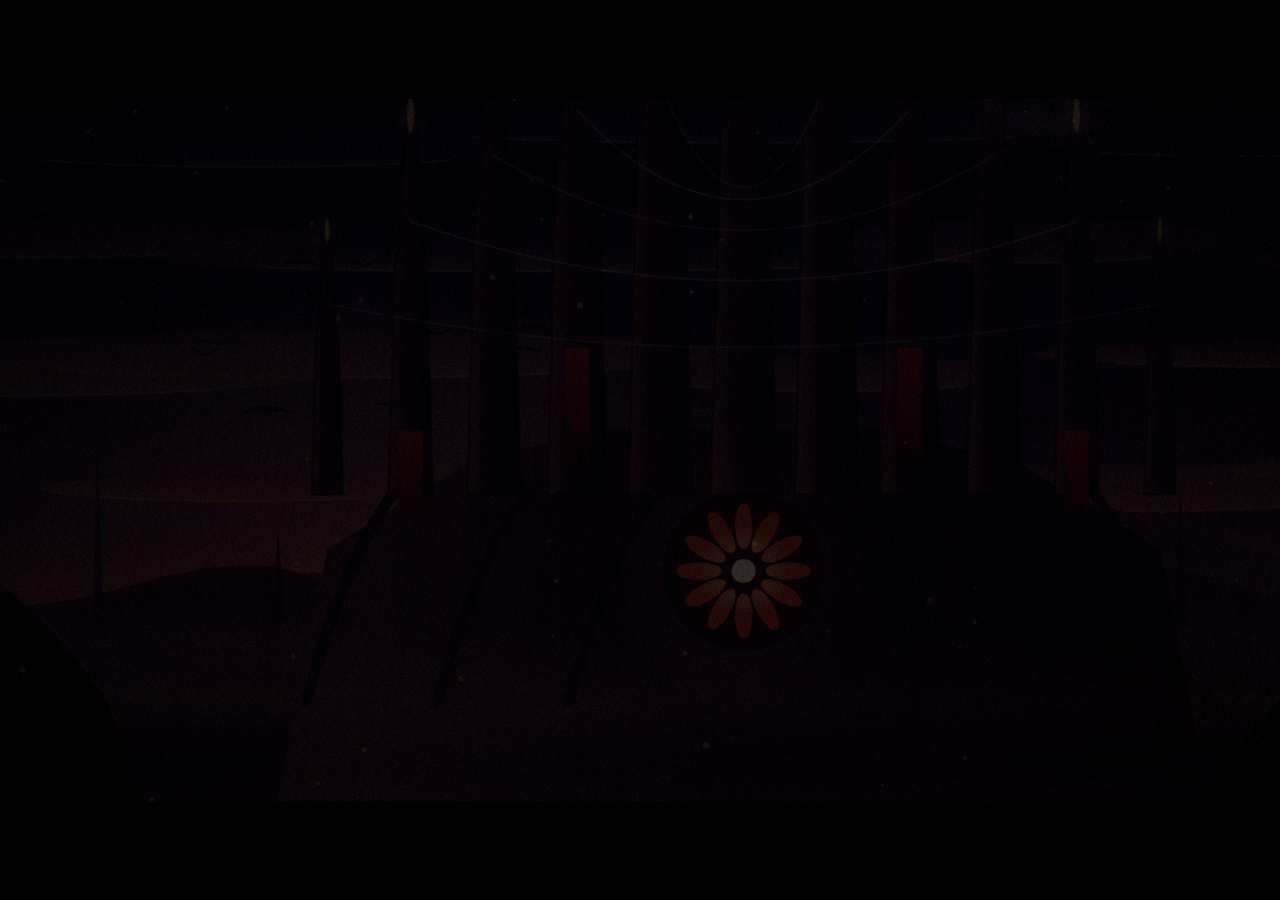
==== commit c5d6d6e0: "Level bar: a thin line of experience above the hotbar with a serif level badge The experience line n" ====
--- a/index.html
+++ b/index.html
@@ -17,7 +17,6 @@
     <div id="hud-tl">
       <div id="vessels"></div>
       <div id="breath"><div id="breath-fill"></div></div>
-      <div id="xp"><span id="lvl">1</span><div id="xp-bar"><div id="xp-fill"></div></div></div>
       <div id="glimmer"><span class="gem"></span><span id="glimmer-n">0</span></div>
       <div id="objective" class="hidden"><div class="ob-title"><i></i><span class="ob-text"></span><span class="ob-dist"></span></div><div class="ob-hint"></div><div class="ob-quest hidden"><span class="q-name"></span><span class="q-text"></span><span class="q-hint"></span></div></div>
     </div>
@@ -27,6 +26,7 @@
       <button id="btn-menu" class="pill btn icon" title="Menu (Esc)"><svg viewBox="0 0 24 24" width="18" height="18"><path d="M4 7h16M4 12h16M4 17h16" stroke="currentColor" stroke-width="2" stroke-linecap="round"/></svg></button>
     </div>
     <div id="compass"></div>
+    <div id="xp" title="Level and experience"><span id="lvl">1</span><div id="xp-bar"><div id="xp-fill"></div></div></div>
     <div id="hotbar"></div>
     <div id="prompt" class="hidden"></div>
     <div id="toasts"></div>
--- a/css/style.css
+++ b/css/style.css
@@ -84,7 +84,7 @@
 body.touch #btn-menu { width: 46px; height: 46px; }
 #souls-online { color: var(--accent); }
 #souls-online::before { content: ''; display: inline-block; width: 6px; height: 6px; border-radius: 50%; background: var(--accent); box-shadow: 0 0 8px var(--accent); margin-right: 8px; vertical-align: 1px; animation: breathe 1.8s infinite; }
-#compass { position: absolute; left: 50%; top: max(22px, env(safe-area-inset-top)); transform: translateX(-50%); font-size: 11px; letter-spacing: .35em; text-transform: uppercase; color: var(--dim); text-shadow: 0 1px 8px rgba(0,0,0,.7); white-space: nowrap; }
+#compass { position: absolute; left: 50%; top: max(22px, env(safe-area-inset-top)); transform: translateX(-50%); font-size: 11px; letter-spacing: .35em; text-transform: uppercase; color: var(--dim); white-space: nowrap; }
 #compass b { color: var(--text); font-weight: 600; }
 #hotbar { position: absolute; left: 50%; bottom: max(18px, env(safe-area-inset-bottom)); transform: translateX(-50%); display: flex; gap: 6px; pointer-events: auto; }
 .slot { width: 46px; height: 46px; border-radius: 10px; background: var(--glass); border: 1px solid var(--line); position: relative; display: flex; align-items: center; justify-content: center; backdrop-filter: blur(6px); -webkit-backdrop-filter: blur(6px); cursor: pointer; transition: transform .2s var(--ease), border-color .2s; }
@@ -262,7 +262,7 @@
 .tt-keys kbd { font-size: 12px; padding: 4px 9px; border-radius: 9px; min-width: 34px; text-align: center; border-color: rgba(255,240,220,.45); box-shadow: 0 3px 0 rgba(0,0,0,.45); }
 .tt-or { font-size: 10px; color: var(--dim); letter-spacing: .1em; }
 .tt-touch { font: 700 11px Manrope; color: var(--accent); letter-spacing: .08em; text-transform: uppercase; max-width: 130px; text-align: right; }
-.tt-skip { position: absolute; top: -9px; right: 12px; background: rgba(12,11,18,.9); border: 1px solid var(--line); border-radius: 99px; font: 700 9px Manrope; letter-spacing: .16em; text-transform: uppercase; color: var(--dim); cursor: pointer; padding: 3px 9px; }
+.tt-skip { position: absolute; top: -8px; right: 12px; background: rgba(12,11,18,.9); border: 1px solid var(--line); border-radius: 99px; font: 700 7.6px Manrope; letter-spacing: .15em; text-transform: uppercase; color: var(--dim); cursor: pointer; padding: 2.5px 7.6px; }
 .tt-skip:hover { color: var(--text); }
 body.tutoring #compass { opacity: 0; }
 body.touch #tut { width: min(440px, 56vw); top: calc(max(8px, env(safe-area-inset-top)) + 2px); padding: 7px 12px 7px 8px; gap: 10px; }
@@ -595,13 +595,19 @@
 @media (max-height: 500px) { #combo { top: 26%; right: 12px; } }
 
 /* level and experience */
-#xp { display: flex; align-items: center; gap: 7px; margin-top: 6px; }
-#lvl { min-width: 20px; height: 20px; padding: 0 5px; border-radius: 6px; display: grid; place-items: center; font: 800 11px Manrope; color: #10212a; background: linear-gradient(180deg, #dff9ff, #8fd8ee); }
-#xp-bar { width: 96px; height: 3px; border-radius: 2px; background: rgba(255,255,255,.12); overflow: hidden; }
-#xp-fill { height: 100%; width: 0; background: linear-gradient(90deg, #8fd8ee, #e6fbff); transition: width .35s var(--ease); }
-#xp.bump #lvl { animation: comboBump .3s var(--ease); }
-#xp.pick #lvl { box-shadow: 0 0 0 0 rgba(191,246,255,.7); animation: pickPulse 1.4s ease-in-out infinite; }
-@keyframes pickPulse { 50% { box-shadow: 0 0 0 6px rgba(191,246,255,0); } }
+/* a thin line of experience just above the hotbar, the level in a small serif badge at its left */
+#xp { position: absolute; left: 50%; transform: translateX(-50%); bottom: calc(max(18px, env(safe-area-inset-bottom)) + 58px); width: min(52vw, 460px); display: flex; align-items: center; gap: 9px; pointer-events: auto; }
+#lvl { flex: 0 0 auto; width: 24px; height: 24px; border-radius: 50%; display: grid; place-items: center; font: 500 15px/1 'Cormorant Garamond', serif; color: #f3ece0; background: radial-gradient(circle at 50% 35%, #2a2533, #15121b); box-shadow: 0 0 0 1px rgba(255,217,160,.55), 0 2px 8px rgba(0,0,0,.45); }
+#xp-bar { flex: 1 1 auto; height: 3px; border-radius: 2px; background: rgba(255,255,255,.1); overflow: hidden; box-shadow: 0 1px 4px rgba(0,0,0,.35); }
+#xp-fill { height: 100%; width: 0; background: linear-gradient(90deg, #6fbcd2, #dff9ff); box-shadow: 0 0 6px rgba(159,243,255,.6); transition: width .5s var(--ease); }
+#xp.bump #xp-fill { animation: xpFlash .5s ease-out; }
+#xp.up #lvl { animation: lvlPop .6s var(--ease); }
+#xp.pick #lvl { animation: pickPulse 1.4s ease-in-out infinite; box-shadow: 0 0 0 1px rgba(191,246,255,.9), 0 2px 8px rgba(0,0,0,.45); }
+@keyframes xpFlash { 0% { filter: brightness(2.2); } 100% { filter: none; } }
+@keyframes lvlPop { 0% { transform: scale(1); } 35% { transform: scale(1.35); color: #bff6ff; } 100% { transform: scale(1); } }
+body.touch #xp { bottom: calc(max(12px, env(safe-area-inset-bottom)) + 50px); width: min(46vw, 380px); }
+body.bag-open #xp, body.modal #xp { opacity: 0; pointer-events: none; transition: opacity .3s; }
+@keyframes pickPulse { 50% { box-shadow: 0 0 0 1px rgba(191,246,255,.9), 0 0 0 7px rgba(191,246,255,0); } }
 .char { display: flex; flex-direction: column; gap: 14px; }
 .char-head { display: flex; align-items: center; gap: 22px; flex-wrap: wrap; }
 .char-lv { display: flex; flex-direction: column; align-items: center; }
@@ -645,3 +651,26 @@
 .rr-btns .btn { min-width: 120px; padding: 12px 18px; border-radius: 12px; font: 700 12px Manrope; letter-spacing: .14em; text-transform: uppercase; cursor: pointer; border: 1px solid var(--line); background: rgba(255,255,255,.07); color: var(--text); }
 .rr-btns .btn.primary { background: linear-gradient(180deg, #ffd0c0, #e07a68); color: #2a0e0a; border: none; }
 .big-btn.rift-btn { border-color: rgba(255,106,90,.35); }
+
+#guidechip { position: absolute; left: 50%; bottom: calc(18vh + 40px); transform: translate(-50%, 8px); display: flex; align-items: center; gap: 8px; padding: 8px 14px; border-radius: 99px; background: rgba(12,14,20,.78); border: 1px solid rgba(191,246,255,.3); backdrop-filter: blur(6px); -webkit-backdrop-filter: blur(6px); opacity: 0; pointer-events: none; transition: opacity .3s, transform .3s var(--ease); z-index: 11; white-space: nowrap; }
+#guidechip.on { opacity: 1; transform: translate(-50%, 0); }
+#guidechip.done { border-color: #9fe0a8; box-shadow: 0 0 20px rgba(159,224,168,.35); }
+#guidechip.compact { padding: 6px 10px; }
+#guidechip kbd { font: 700 11px Manrope; padding: 3px 7px; border-radius: 6px; background: rgba(255,255,255,.12); border: 1px solid rgba(255,255,255,.2); color: #fff; }
+#guidechip .gt { font: 600 12px Manrope; color: var(--text); letter-spacing: .02em; }
+#guidechip .gk.t { font: 700 10px Manrope; letter-spacing: .14em; text-transform: uppercase; color: #bff6ff; }
+body.modal #guidechip, body.bag-open #guidechip { opacity: 0; }
+@media (max-height: 500px) { #guidechip { bottom: 96px; } }
+
+.vessel.vfly { position: fixed; z-index: 70; pointer-events: none; margin: 0; }
+
+/* ---------------------------------------------------------------- painted UI pieces from the town sheet */
+.slot { background: url(../assets/ui/slot.png) center / 100% 100% no-repeat; border-color: transparent; backdrop-filter: none; -webkit-backdrop-filter: none; border-radius: 12px; }
+.slot:hover { background-image: url(../assets/ui/slot_hover.png); }
+.slot.sel { background-image: url(../assets/ui/slot_sel.png); border-color: transparent; box-shadow: 0 6px 22px rgba(0,0,0,.4); }
+.tb { background-image: url(../assets/ui/touch.png); background-size: 100% 100%; background-repeat: no-repeat; background-position: center; }
+.ring { background: url(../assets/ui/ring.png) center / 100% 100% no-repeat, radial-gradient(circle, color-mix(in srgb, var(--rc) 22%, transparent), transparent 68%); }
+#menu .panel { border: 14px solid transparent; border-image: url(../assets/ui/panel.png) 30 fill / 14px stretch; }
+#dialog .opt .oi { width: 22px; height: 22px; vertical-align: -6px; margin-right: 8px; }
+.tb[data-a="attack"][data-mode="mine"] { border-color: rgba(255,217,160,.85); }
+.tb[data-a="attack"][data-mode="place"] { border-color: rgba(159,243,255,.85); }
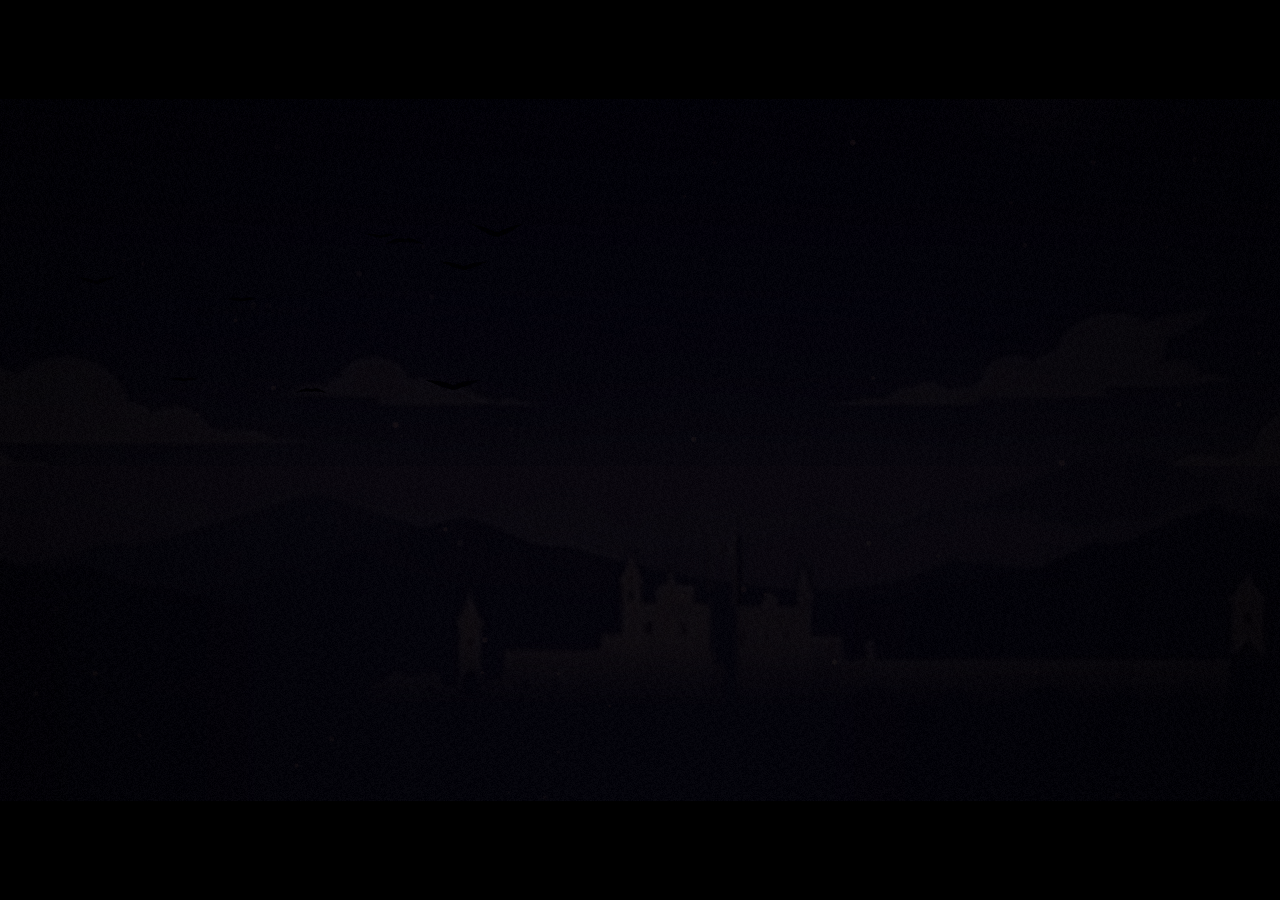
==== commit 1576e231: "Use the painted Art Requests II: Warden portraits, vista plates, weapons, level bar - tools/extract_" ====
--- a/index.html
+++ b/index.html
@@ -26,7 +26,7 @@
       <button id="btn-menu" class="pill btn icon" title="Menu (Esc)"><svg viewBox="0 0 24 24" width="18" height="18"><path d="M4 7h16M4 12h16M4 17h16" stroke="currentColor" stroke-width="2" stroke-linecap="round"/></svg></button>
     </div>
     <div id="compass"></div>
-    <div id="xp" title="Level and experience"><span id="lvl">1</span><div id="xp-bar"><div id="xp-fill"></div></div></div>
+    <div id="xp" title="Level and experience"><span id="lvl" data-lv="1">Lv. 1</span><div id="xp-bar"><div id="xp-track"><div id="xp-fill"></div></div></div></div>
     <div id="hotbar"></div>
     <div id="prompt" class="hidden"></div>
     <div id="toasts"></div>
--- a/css/style.css
+++ b/css/style.css
@@ -597,12 +597,16 @@
 /* level and experience */
 /* a thin line of experience just above the hotbar, the level in a small serif badge at its left */
 #xp { position: absolute; left: 50%; transform: translateX(-50%); bottom: calc(max(18px, env(safe-area-inset-bottom)) + 58px); width: min(52vw, 460px); display: flex; align-items: center; gap: 9px; pointer-events: auto; }
-#lvl { flex: 0 0 auto; width: 24px; height: 24px; border-radius: 50%; display: grid; place-items: center; font: 500 15px/1 'Cormorant Garamond', serif; color: #f3ece0; background: radial-gradient(circle at 50% 35%, #2a2533, #15121b); box-shadow: 0 0 0 1px rgba(255,217,160,.55), 0 2px 8px rgba(0,0,0,.45); }
-#xp-bar { flex: 1 1 auto; height: 3px; border-radius: 2px; background: rgba(255,255,255,.1); overflow: hidden; box-shadow: 0 1px 4px rgba(0,0,0,.35); }
-#xp-fill { height: 100%; width: 0; background: linear-gradient(90deg, #6fbcd2, #dff9ff); box-shadow: 0 0 6px rgba(159,243,255,.6); transition: width .5s var(--ease); }
+/* the level badge: a diamond outlined in gold with "Lv. N"; the bar: an arrow-ended line with a pale fill */
+#lvl { position: relative; flex: 0 0 auto; min-width: 46px; height: 34px; display: grid; place-items: center; font: 500 13px/1 'Cormorant Garamond', serif; letter-spacing: .02em; color: #f3ece0; z-index: 1; }
+#lvl::before { content: ''; position: absolute; left: 50%; top: 50%; width: 26px; height: 26px; transform: translate(-50%, -50%) rotate(45deg); background: radial-gradient(circle at 50% 40%, #2a2533, #15121b); box-shadow: 0 0 0 1px rgba(255,217,160,.75), 0 2px 8px rgba(0,0,0,.5); z-index: -1; }
+#xp-bar { flex: 1 1 auto; height: 10px; padding: 1px; margin-left: -6px; background: rgba(255,217,160,.55); clip-path: polygon(0 50%, 6px 0, calc(100% - 9px) 0, 100% 50%, calc(100% - 9px) 100%, 6px 100%); }
+#xp-track { width: 100%; height: 100%; background: rgba(22,19,28,.92); clip-path: polygon(0 50%, 5px 0, calc(100% - 8px) 0, 100% 50%, calc(100% - 8px) 100%, 5px 100%); overflow: hidden; }
+#xp-fill { height: 100%; width: 0; background: linear-gradient(90deg, #d9cfc2, #f6efe4); box-shadow: 0 0 6px rgba(255,240,220,.5); transition: width .5s var(--ease); }
 #xp.bump #xp-fill { animation: xpFlash .5s ease-out; }
 #xp.up #lvl { animation: lvlPop .6s var(--ease); }
-#xp.pick #lvl { animation: pickPulse 1.4s ease-in-out infinite; box-shadow: 0 0 0 1px rgba(191,246,255,.9), 0 2px 8px rgba(0,0,0,.45); }
+#xp.up #lvl::before { box-shadow: 0 0 0 1px #bff6ff, 0 0 14px rgba(191,246,255,.8); }
+#xp.pick #lvl::before { animation: pickPulse 1.4s ease-in-out infinite; box-shadow: 0 0 0 1px rgba(191,246,255,.9), 0 2px 8px rgba(0,0,0,.45); }
 @keyframes xpFlash { 0% { filter: brightness(2.2); } 100% { filter: none; } }
 @keyframes lvlPop { 0% { transform: scale(1); } 35% { transform: scale(1.35); color: #bff6ff; } 100% { transform: scale(1); } }
 body.touch #xp { bottom: calc(max(12px, env(safe-area-inset-bottom)) + 50px); width: min(46vw, 380px); }
@@ -668,9 +672,51 @@
 .slot { background: url(../assets/ui/slot.png) center / 100% 100% no-repeat; border-color: transparent; backdrop-filter: none; -webkit-backdrop-filter: none; border-radius: 12px; }
 .slot:hover { background-image: url(../assets/ui/slot_hover.png); }
 .slot.sel { background-image: url(../assets/ui/slot_sel.png); border-color: transparent; box-shadow: 0 6px 22px rgba(0,0,0,.4); }
-.tb { background-image: url(../assets/ui/touch.png); background-size: 100% 100%; background-repeat: no-repeat; background-position: center; }
 .ring { background: url(../assets/ui/ring.png) center / 100% 100% no-repeat, radial-gradient(circle, color-mix(in srgb, var(--rc) 22%, transparent), transparent 68%); }
-#menu .panel { border: 14px solid transparent; border-image: url(../assets/ui/panel.png) 30 fill / 14px stretch; }
 #dialog .opt .oi { width: 22px; height: 22px; vertical-align: -6px; margin-right: 8px; }
-.tb[data-a="attack"][data-mode="mine"] { border-color: rgba(255,217,160,.85); }
-.tb[data-a="attack"][data-mode="place"] { border-color: rgba(159,243,255,.85); }
+
+/* ---------------------------------------------------------------- compass strip */
+#compass { width: min(46vw, 420px); height: 30px; letter-spacing: 0; text-transform: none; pointer-events: none; }
+#compass .cs-line { position: absolute; left: 0; right: 0; top: 9px; height: 1px; background: linear-gradient(90deg, transparent, rgba(255,240,220,.28) 12%, rgba(255,240,220,.28) 88%, transparent); }
+#compass .cs-me { position: absolute; left: 50%; top: 4px; width: 1px; height: 11px; background: rgba(255,240,220,.6); }
+#compass .cs-poi { position: absolute; top: 3px; transform: translateX(-50%); display: flex; flex-direction: column; align-items: center; gap: 3px; transition: left .4s var(--ease); }
+#compass .cs-poi i { width: 9px; height: 9px; transform: rotate(45deg); border-radius: 2px; background: #ffd9a0; box-shadow: 0 0 0 1px rgba(36,26,18,.55), 0 0 8px rgba(255,217,160,.35); }
+#compass .cs-poi span { font: 700 9px Manrope, sans-serif; color: rgba(243,236,224,.7); letter-spacing: .04em; white-space: nowrap; text-shadow: 0 1px 3px #000; }
+#compass .cs-poi.light i { background: #bff6ff; border-radius: 50%; transform: none; box-shadow: 0 0 10px rgba(191,246,255,.9); }
+#compass .cs-poi.gate i { background: #e8b070; width: 10px; height: 12px; transform: none; border-radius: 5px 5px 1px 1px; }
+#compass .cs-poi.shrine i { background: #ffb36b; border-radius: 50% 50% 2px 2px; transform: none; width: 8px; height: 10px; }
+#compass .cs-poi.town i { background: #d06a50; transform: none; width: 0; height: 0; border-radius: 0; background: none; border-left: 6px solid transparent; border-right: 6px solid transparent; border-bottom: 9px solid #d06a50; box-shadow: none; }
+#compass .cs-poi.quest i { background: #ffd9a0; }
+#compass .cs-poi.main span { color: #e6fbff; }
+#compass .cs-poi.edge { opacity: .7; }
+#compass .cs-poi.edge span::after { content: ''; }
+
+/* ---------------------------------------------------------------- the Guide: a small book */
+#btn-menu.newdot { position: relative; }
+#btn-menu.newdot::after { content: ''; position: absolute; top: 5px; right: 5px; width: 8px; height: 8px; border-radius: 50%; background: #ffd9a0; box-shadow: 0 0 0 2px rgba(14,12,18,.8), 0 0 8px rgba(255,217,160,.7); }
+.gbook { position: relative; display: grid; grid-template-columns: minmax(200px, 0.8fr) 1.2fr; gap: 0; min-height: 100%; border: 1px solid rgba(255,217,160,.28); border-radius: 4px; background: linear-gradient(90deg, rgba(255,255,255,.025), rgba(255,255,255,.045) 49.6%, rgba(0,0,0,.18) 50%, rgba(255,255,255,.035) 50.6%, rgba(255,255,255,.02)); clip-path: polygon(14px 0, calc(100% - 14px) 0, 100% 14px, 100% calc(100% - 14px), calc(100% - 14px) 100%, 14px 100%, 0 calc(100% - 14px), 0 14px); }
+.gbook::before { content: '\2726'; position: absolute; top: -1px; left: 50%; transform: translate(-50%, -2px); font-size: 12px; color: #ffd9a0; line-height: 1; }
+.gb-page { padding: 18px 20px; min-width: 0; }
+.gb-list { border-right: 1px solid rgba(255,217,160,.16); display: flex; flex-direction: column; gap: 4px; }
+.gb-sec { margin: 12px 0 4px; font: 700 10px Manrope, sans-serif; letter-spacing: .3em; text-transform: uppercase; color: rgba(255,217,160,.7); }
+.gb-sec:first-child { margin-top: 0; }
+.gb-item { display: flex; align-items: center; gap: 10px; width: 100%; text-align: left; padding: 8px 10px; border-radius: 8px; border: 1px solid transparent; background: none; color: var(--text); font: 500 17px/1.2 var(--serif); cursor: pointer; }
+.gb-item:hover { background: rgba(255,255,255,.04); }
+.gb-item.on { background: rgba(255,217,160,.08); border-color: rgba(255,217,160,.3); }
+.gb-item .gb-ic { flex: 0 0 auto; width: 7px; height: 7px; transform: rotate(45deg); background: rgba(255,217,160,.55); }
+.gb-item.on .gb-ic { background: #ffd9a0; box-shadow: 0 0 6px rgba(255,217,160,.7); }
+.gb-item span { flex: 1; min-width: 0; overflow: hidden; text-overflow: ellipsis; white-space: nowrap; }
+.gb-item em { font: 700 9px Manrope, sans-serif; letter-spacing: .14em; text-transform: uppercase; font-style: normal; color: #10212a; background: #bff6ff; border-radius: 999px; padding: 2px 6px; }
+.gb-entry { display: flex; flex-direction: column; align-items: center; text-align: center; }
+.gb-pic { position: static; display: block; width: 100%; max-width: 330px; height: auto; aspect-ratio: 400 / 180; border-radius: 6px; background: linear-gradient(180deg, #1d1926, #121017); box-shadow: inset 0 0 0 1px rgba(255,217,160,.18); }
+.gb-title { font-family: var(--serif); font-size: 26px; letter-spacing: .06em; margin: 12px 0 4px; color: #f3ece0; }
+.gb-title::after { content: ''; display: block; width: 60px; height: 1px; margin: 8px auto 0; background: rgba(255,217,160,.55); }
+.gb-line { max-width: 440px; font-size: 13.5px; line-height: 1.55; color: rgba(243,236,224,.8); margin: 6px 0; }
+.gb-how { margin-top: 12px; font: 700 10.5px Manrope, sans-serif; letter-spacing: .12em; text-transform: uppercase; color: rgba(191,246,255,.85); }
+.gb-empty { grid-column: 1 / -1; display: flex; flex-direction: column; align-items: center; justify-content: center; gap: 8px; min-height: 260px; color: var(--dim); }
+.gb-empty b { font: 500 24px var(--serif); color: var(--text); }
+@media (max-width: 720px) {
+  .gbook { grid-template-columns: 1fr; background: rgba(255,255,255,.03); }
+  .gb-list { border-right: 0; border-bottom: 1px solid rgba(255,217,160,.16); }
+  .gb-title { font-size: 23px; }
+}
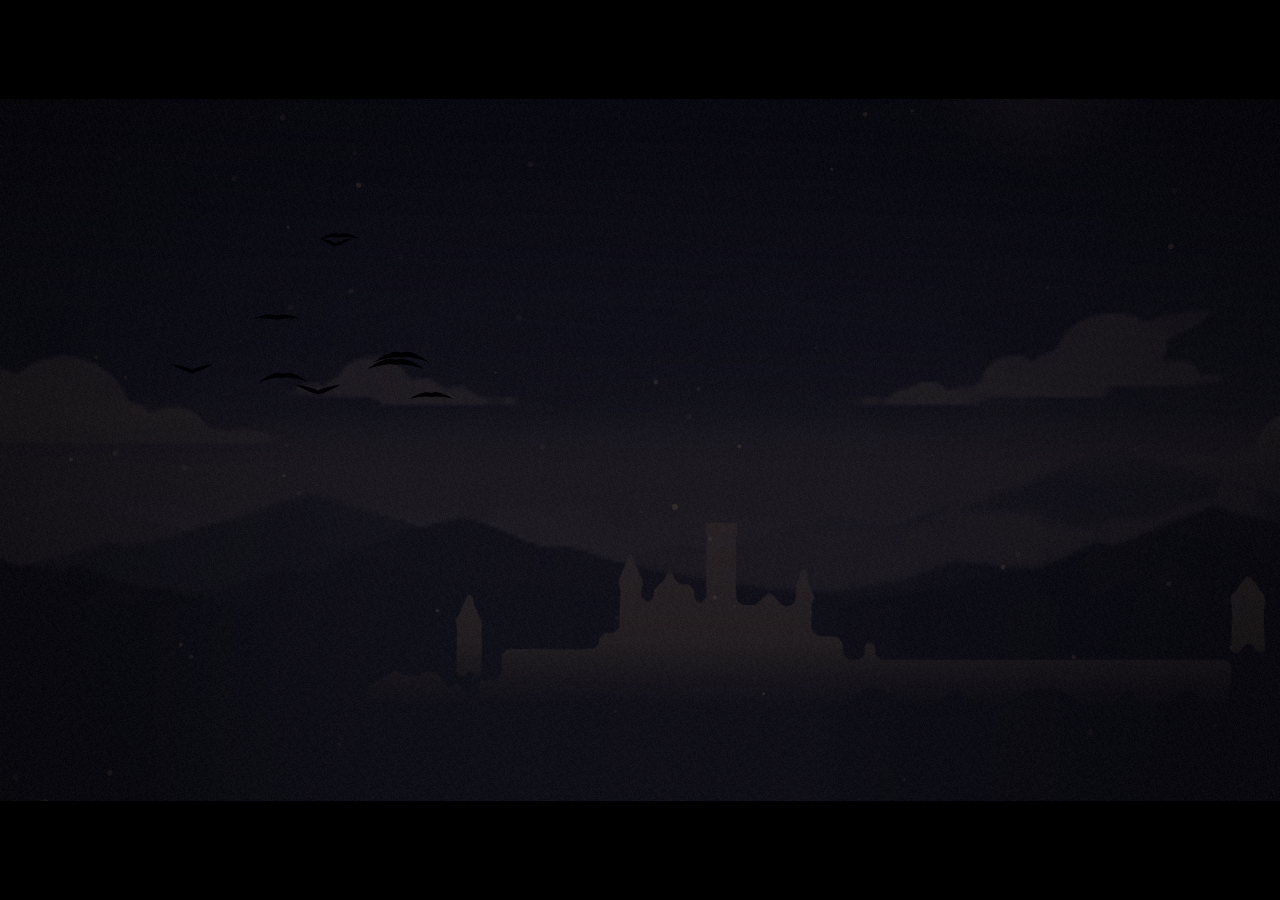
==== commit 09d3c7a8: "Playtest fixes: no stuck sitting pose, a crisp opening, Guide pictures from game art, fairer wisps -" ====
--- a/index.html
+++ b/index.html
@@ -26,7 +26,7 @@
       <button id="btn-menu" class="pill btn icon" title="Menu (Esc)"><svg viewBox="0 0 24 24" width="18" height="18"><path d="M4 7h16M4 12h16M4 17h16" stroke="currentColor" stroke-width="2" stroke-linecap="round"/></svg></button>
     </div>
     <div id="compass"></div>
-    <div id="xp" title="Level and experience"><span id="lvl" data-lv="1">Lv. 1</span><div id="xp-bar"><div id="xp-track"><div id="xp-fill"></div></div></div></div>
+    <div id="xp" title="Level and experience"><span id="lvl" data-lv="1">1</span><div id="xp-bar"><div id="xp-track"><div id="xp-fill"></div></div></div></div>
     <div id="hotbar"></div>
     <div id="prompt" class="hidden"></div>
     <div id="toasts"></div>
--- a/css/style.css
+++ b/css/style.css
@@ -86,7 +86,7 @@
 #souls-online::before { content: ''; display: inline-block; width: 6px; height: 6px; border-radius: 50%; background: var(--accent); box-shadow: 0 0 8px var(--accent); margin-right: 8px; vertical-align: 1px; animation: breathe 1.8s infinite; }
 #compass { position: absolute; left: 50%; top: max(22px, env(safe-area-inset-top)); transform: translateX(-50%); font-size: 11px; letter-spacing: .35em; text-transform: uppercase; color: var(--dim); white-space: nowrap; }
 #compass b { color: var(--text); font-weight: 600; }
-#hotbar { position: absolute; left: 50%; bottom: max(18px, env(safe-area-inset-bottom)); transform: translateX(-50%); display: flex; gap: 6px; pointer-events: auto; }
+#hotbar { position: absolute; left: 50%; bottom: calc(max(8px, env(safe-area-inset-bottom)) + 20px); transform: translateX(-50%); display: flex; gap: 6px; pointer-events: auto; }
 .slot { width: 46px; height: 46px; border-radius: 10px; background: var(--glass); border: 1px solid var(--line); position: relative; display: flex; align-items: center; justify-content: center; backdrop-filter: blur(6px); -webkit-backdrop-filter: blur(6px); cursor: pointer; transition: transform .2s var(--ease), border-color .2s; }
 .slot canvas { position: static; width: 28px; height: 28px; }
 canvas.ticon { position: static; inset: auto; display: block; }
@@ -216,7 +216,7 @@
 #tact { position: absolute; right: max(18px, env(safe-area-inset-right)); top: calc(max(16px, env(safe-area-inset-top)) + 62px); pointer-events: auto; touch-action: none; min-width: calc(var(--u) * 1.6); height: calc(var(--u) * .78); padding: 0 calc(var(--u) * .3); border-radius: 99px;
   background: linear-gradient(180deg, rgba(255,217,160,.95), rgba(214,160,90,.95)); color: #241a12; border: none; font-weight: 800; font-size: calc(var(--u) * .2); letter-spacing: .12em; text-transform: uppercase; box-shadow: 0 8px 24px rgba(0,0,0,.4), 0 0 0 4px rgba(255,217,160,.18); animation: toastIn .3s var(--ease); }
 #tact.down { transform: scale(.94); }
-body.touch #hotbar { top: auto; bottom: max(12px, env(safe-area-inset-bottom)); transform: translateX(-50%); }
+body.touch #hotbar { top: auto; bottom: calc(max(6px, env(safe-area-inset-bottom)) + 18px); transform: translateX(-50%); }
 body.touch .slot { width: 40px; height: 40px; }
 body.touch #hud-tr .pill { padding: 9px 14px; }
 
@@ -596,12 +596,13 @@
 
 /* level and experience */
 /* a thin line of experience just above the hotbar, the level in a small serif badge at its left */
-#xp { position: absolute; left: 50%; transform: translateX(-50%); bottom: calc(max(18px, env(safe-area-inset-bottom)) + 58px); width: min(52vw, 460px); display: flex; align-items: center; gap: 9px; pointer-events: auto; }
+/* tucked under the hotbar, as wide as it: small and quiet, out of the way of the world */
+#xp { position: absolute; left: 50%; transform: translateX(-50%); bottom: max(6px, env(safe-area-inset-bottom)); width: var(--hbw, 220px); min-width: 180px; max-width: 70vw; height: 16px; display: flex; align-items: center; gap: 5px; pointer-events: auto; opacity: .9; }
 /* the level badge: a diamond outlined in gold with "Lv. N"; the bar: an arrow-ended line with a pale fill */
-#lvl { position: relative; flex: 0 0 auto; min-width: 46px; height: 34px; display: grid; place-items: center; font: 500 13px/1 'Cormorant Garamond', serif; letter-spacing: .02em; color: #f3ece0; z-index: 1; }
-#lvl::before { content: ''; position: absolute; left: 50%; top: 50%; width: 26px; height: 26px; transform: translate(-50%, -50%) rotate(45deg); background: radial-gradient(circle at 50% 40%, #2a2533, #15121b); box-shadow: 0 0 0 1px rgba(255,217,160,.75), 0 2px 8px rgba(0,0,0,.5); z-index: -1; }
-#xp-bar { flex: 1 1 auto; height: 10px; padding: 1px; margin-left: -6px; background: rgba(255,217,160,.55); clip-path: polygon(0 50%, 6px 0, calc(100% - 9px) 0, 100% 50%, calc(100% - 9px) 100%, 6px 100%); }
-#xp-track { width: 100%; height: 100%; background: rgba(22,19,28,.92); clip-path: polygon(0 50%, 5px 0, calc(100% - 8px) 0, 100% 50%, calc(100% - 8px) 100%, 5px 100%); overflow: hidden; }
+#lvl { position: relative; flex: 0 0 auto; min-width: 20px; height: 16px; display: grid; place-items: center; font: 600 11px/1 'Cormorant Garamond', serif; letter-spacing: .02em; color: #f3ece0; z-index: 1; }
+#lvl::before { content: ''; position: absolute; left: 50%; top: 50%; width: 14px; height: 14px; transform: translate(-50%, -50%) rotate(45deg); background: radial-gradient(circle at 50% 40%, #2a2533, #15121b); box-shadow: 0 0 0 1px rgba(255,217,160,.75), 0 2px 8px rgba(0,0,0,.5); z-index: -1; }
+#xp-bar { flex: 1 1 auto; height: 6px; padding: 1px; margin-left: 0; background: rgba(255,217,160,.55); clip-path: polygon(0 50%, 4px 0, calc(100% - 5px) 0, 100% 50%, calc(100% - 5px) 100%, 4px 100%); }
+#xp-track { width: 100%; height: 100%; background: rgba(22,19,28,.92); clip-path: polygon(0 50%, 3px 0, calc(100% - 4px) 0, 100% 50%, calc(100% - 4px) 100%, 3px 100%); overflow: hidden; }
 #xp-fill { height: 100%; width: 0; background: linear-gradient(90deg, #d9cfc2, #f6efe4); box-shadow: 0 0 6px rgba(255,240,220,.5); transition: width .5s var(--ease); }
 #xp.bump #xp-fill { animation: xpFlash .5s ease-out; }
 #xp.up #lvl { animation: lvlPop .6s var(--ease); }
@@ -609,7 +610,7 @@
 #xp.pick #lvl::before { animation: pickPulse 1.4s ease-in-out infinite; box-shadow: 0 0 0 1px rgba(191,246,255,.9), 0 2px 8px rgba(0,0,0,.45); }
 @keyframes xpFlash { 0% { filter: brightness(2.2); } 100% { filter: none; } }
 @keyframes lvlPop { 0% { transform: scale(1); } 35% { transform: scale(1.35); color: #bff6ff; } 100% { transform: scale(1); } }
-body.touch #xp { bottom: calc(max(12px, env(safe-area-inset-bottom)) + 50px); width: min(46vw, 380px); }
+body.touch #xp { bottom: max(4px, env(safe-area-inset-bottom)); }
 body.bag-open #xp, body.modal #xp { opacity: 0; pointer-events: none; transition: opacity .3s; }
 @keyframes pickPulse { 50% { box-shadow: 0 0 0 1px rgba(191,246,255,.9), 0 0 0 7px rgba(191,246,255,0); } }
 .char { display: flex; flex-direction: column; gap: 14px; }
@@ -672,7 +673,8 @@
 .slot { background: url(../assets/ui/slot.png) center / 100% 100% no-repeat; border-color: transparent; backdrop-filter: none; -webkit-backdrop-filter: none; border-radius: 12px; }
 .slot:hover { background-image: url(../assets/ui/slot_hover.png); }
 .slot.sel { background-image: url(../assets/ui/slot_sel.png); border-color: transparent; box-shadow: 0 6px 22px rgba(0,0,0,.4); }
-.ring { background: url(../assets/ui/ring.png) center / 100% 100% no-repeat, radial-gradient(circle, color-mix(in srgb, var(--rc) 22%, transparent), transparent 68%); }
+/* the painted ring is 222 x 180 (sparkles either side): drawn on an overlay of the same aspect so the circle stays round */
+.ring::after { content: ''; position: absolute; left: 50%; top: 50%; width: 133%; height: 108%; transform: translate(-50%, -50%); background: url(../assets/ui/ring.png) center / 100% 100% no-repeat; pointer-events: none; z-index: 0; }
 #dialog .opt .oi { width: 22px; height: 22px; vertical-align: -6px; margin-right: 8px; }
 
 /* ---------------------------------------------------------------- compass strip */
@@ -694,10 +696,10 @@
 /* ---------------------------------------------------------------- the Guide: a small book */
 #btn-menu.newdot { position: relative; }
 #btn-menu.newdot::after { content: ''; position: absolute; top: 5px; right: 5px; width: 8px; height: 8px; border-radius: 50%; background: #ffd9a0; box-shadow: 0 0 0 2px rgba(14,12,18,.8), 0 0 8px rgba(255,217,160,.7); }
-.gbook { position: relative; display: grid; grid-template-columns: minmax(200px, 0.8fr) 1.2fr; gap: 0; min-height: 100%; border: 1px solid rgba(255,217,160,.28); border-radius: 4px; background: linear-gradient(90deg, rgba(255,255,255,.025), rgba(255,255,255,.045) 49.6%, rgba(0,0,0,.18) 50%, rgba(255,255,255,.035) 50.6%, rgba(255,255,255,.02)); clip-path: polygon(14px 0, calc(100% - 14px) 0, 100% 14px, 100% calc(100% - 14px), calc(100% - 14px) 100%, 14px 100%, 0 calc(100% - 14px), 0 14px); }
+.gbook { position: relative; display: grid; grid-template-columns: minmax(200px, 0.8fr) 1.2fr; gap: 0; min-height: 100%; border: 1px solid rgba(255,217,160,.28); border-radius: 4px; background: rgba(255,255,255,.03); clip-path: polygon(14px 0, calc(100% - 14px) 0, 100% 14px, 100% calc(100% - 14px), calc(100% - 14px) 100%, 14px 100%, 0 calc(100% - 14px), 0 14px); }
 .gbook::before { content: '\2726'; position: absolute; top: -1px; left: 50%; transform: translate(-50%, -2px); font-size: 12px; color: #ffd9a0; line-height: 1; }
 .gb-page { padding: 18px 20px; min-width: 0; }
-.gb-list { border-right: 1px solid rgba(255,217,160,.16); display: flex; flex-direction: column; gap: 4px; }
+.gb-list { display: flex; flex-direction: column; gap: 4px; }
 .gb-sec { margin: 12px 0 4px; font: 700 10px Manrope, sans-serif; letter-spacing: .3em; text-transform: uppercase; color: rgba(255,217,160,.7); }
 .gb-sec:first-child { margin-top: 0; }
 .gb-item { display: flex; align-items: center; gap: 10px; width: 100%; text-align: left; padding: 8px 10px; border-radius: 8px; border: 1px solid transparent; background: none; color: var(--text); font: 500 17px/1.2 var(--serif); cursor: pointer; }
